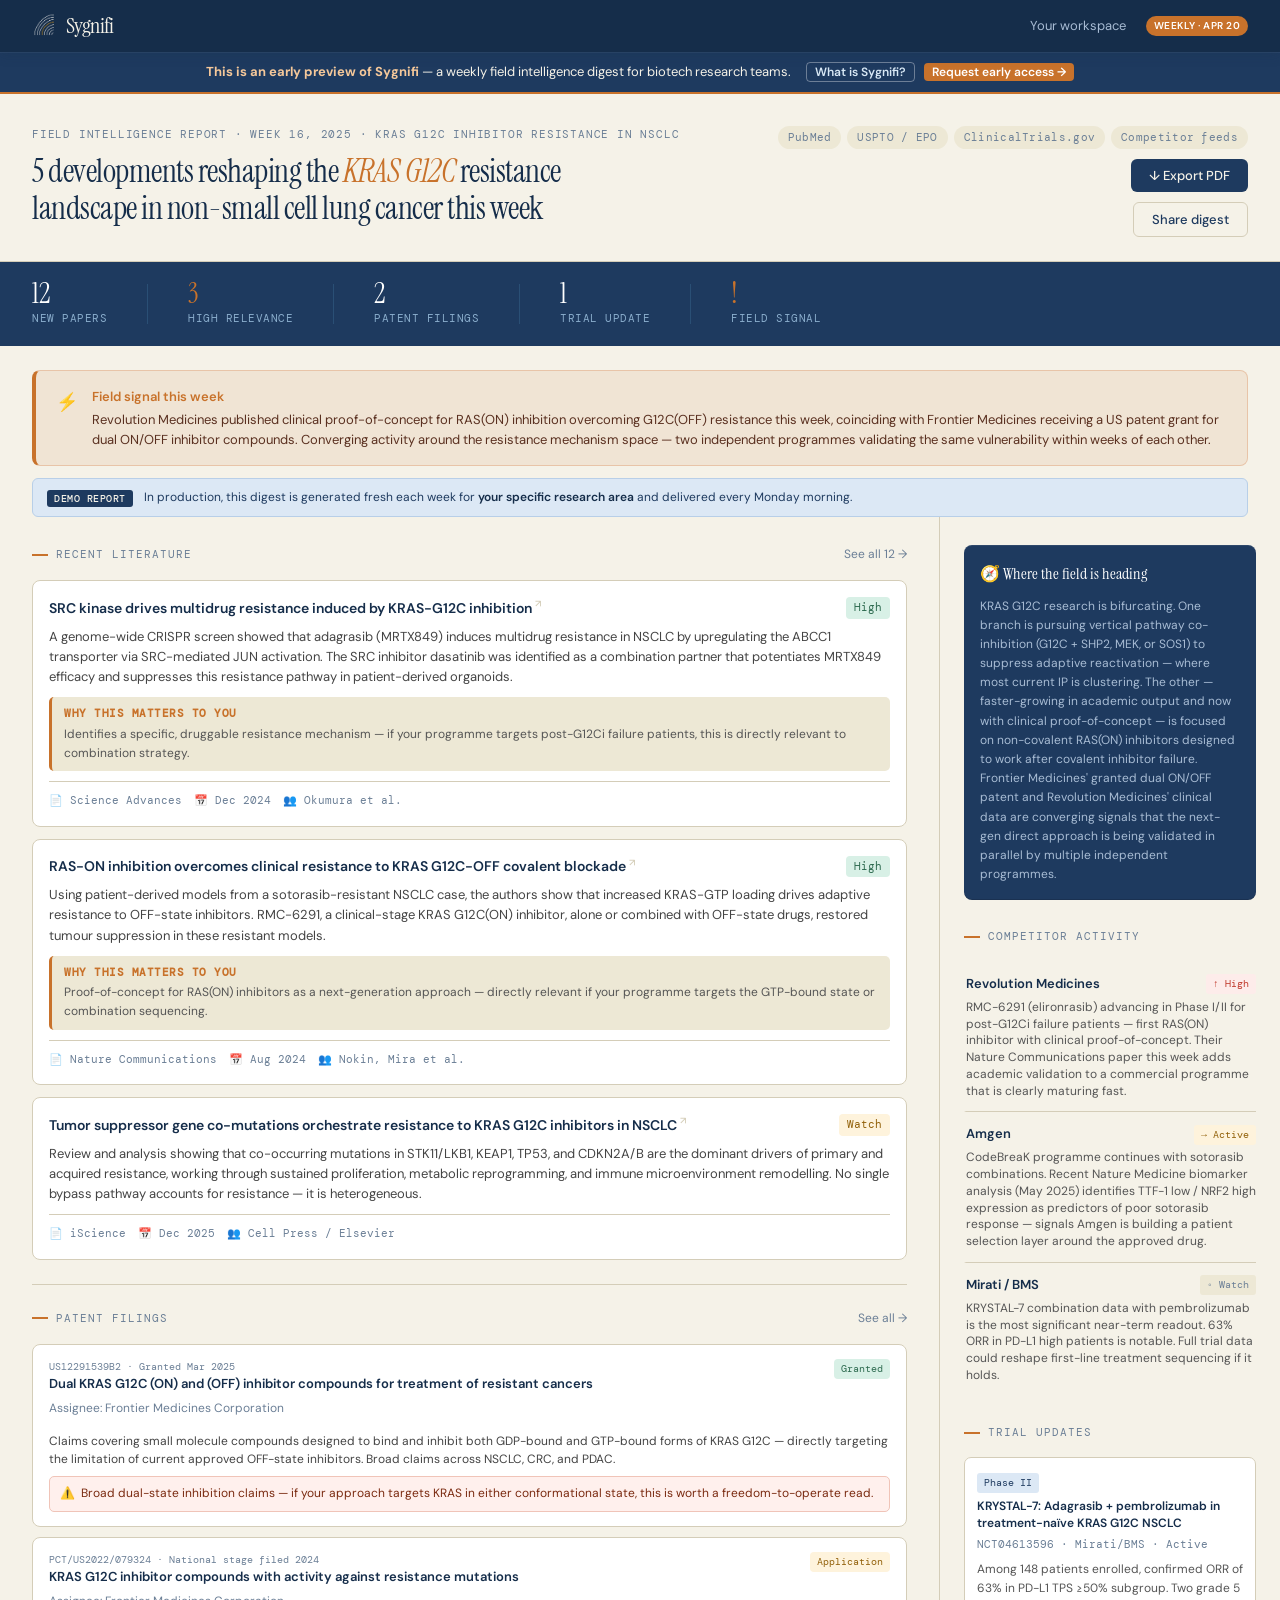
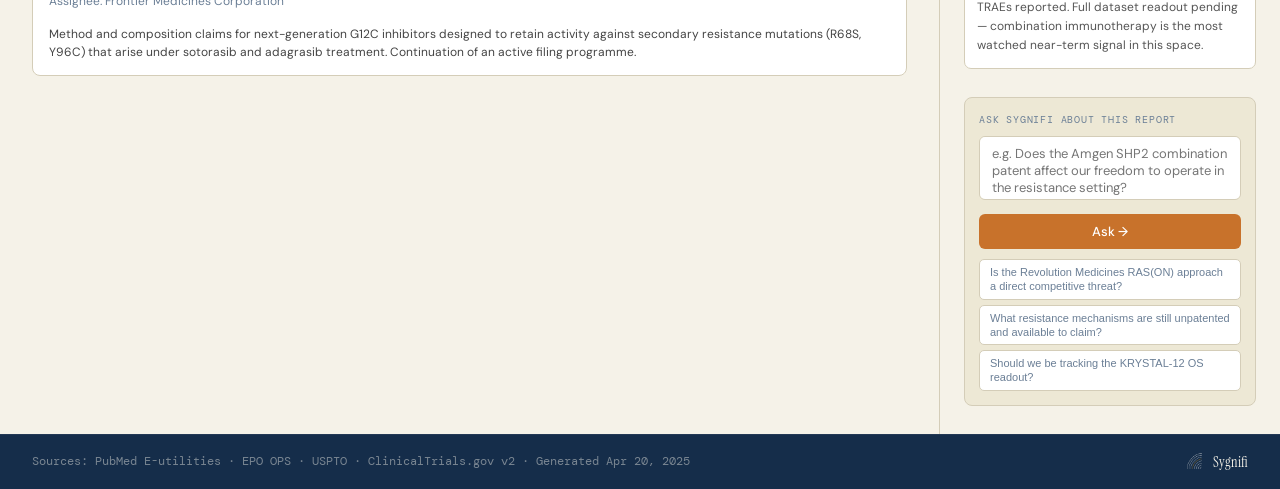
==== field-intelligence-mock.html @ 0706a84b "Add landing page, waitlist confirmation, and shared design system - New index.html landing page with" ====
<!DOCTYPE html>
<html lang="en">
<head>
<meta charset="UTF-8">
<meta name="viewport" content="width=device-width, initial-scale=1.0">
<title>Sygnifi — Field Intelligence Report</title>
<link href="https://fonts.googleapis.com/css2?family=Instrument+Serif:ital@0;1&family=DM+Sans:wght@300;400;500;600&family=DM+Mono:wght@400;500&display=swap" rel="stylesheet">
<style>
  :root {
    --ink: #1e3a5f;          /* Vandar Poel's Blue — replaces near-black */
    --ink-deep: #152d4a;     /* deeper shade for topbar */
    --paper: #f5f2e8;        /* Sulphur Yellow cream — unchanged */
    --paper-dark: #ede8d5;
    --accent: #c8722b;       /* Yellow Orange — shifted slightly warmer */
    --accent-light: #f0e4d4;
    --muted: #6b7f96;        /* blue-tinted muted */
    --border: #d4cdb8;
    --green: #2d6a4f;
    --green-light: #d8f0e6;
    --amber: #92610a;
    --amber-light: #fef3dc;
    --blue: #1e3a5f;
    --blue-light: #dce8f5;
  }

  * { margin: 0; padding: 0; box-sizing: border-box; }

  body {
    background: var(--paper);
    color: var(--ink);
    font-family: 'DM Sans', sans-serif;
    font-size: 14px;
    line-height: 1.6;
    min-height: 100vh;
  }

  /* TOP BAR */
  .topbar {
    background: var(--ink-deep);
    color: var(--paper);
    padding: 0 32px;
    display: flex;
    align-items: center;
    justify-content: space-between;
    height: 52px;
    position: sticky;
    top: 0;
    z-index: 100;
    box-shadow: 0 1px 0 rgba(255,255,255,0.05), 0 2px 12px rgba(21,45,74,0.22);
  }

  .logo {
    font-family: 'Instrument Serif', serif;
    font-size: 22px;
    letter-spacing: -0.5px;
    display: flex;
    align-items: center;
    gap: 8px;
    color: var(--paper);
  }

  .logo-dot {
    width: 7px;
    height: 7px;
    background: var(--accent);
    border-radius: 50%;
    display: inline-block;
    animation: dot-glow 3s ease-in-out infinite;
  }

  .topbar-right {
    display: flex;
    align-items: center;
    gap: 20px;
    font-size: 13px;
    color: #a8bcd4;
  }

  .badge-live {
    background: var(--accent);
    color: white;
    font-size: 10px;
    font-weight: 600;
    padding: 2px 8px;
    border-radius: 20px;
    letter-spacing: 0.5px;
    text-transform: uppercase;
    animation: badge-pulse 2.8s ease-in-out infinite;
  }

  /* VALIDATION BANNER */
  .validation-banner {
    background: var(--ink);
    color: var(--paper);
    padding: 10px 32px;
    text-align: center;
    font-size: 13px;
    line-height: 1.5;
    border-bottom: 2px solid var(--accent);
  }

  .validation-banner strong {
    color: #f5c89a;
  }

  .validation-banner em {
    font-style: normal;
    background: var(--accent);
    color: white;
    padding: 1px 8px;
    border-radius: 4px;
    font-size: 12px;
    font-weight: 600;
    margin-left: 6px;
    cursor: pointer;
    transition: opacity 0.15s, background 0.15s;
  }

  .validation-banner em:hover { opacity: 0.85; }

  .validation-banner em:first-of-type {
    background: transparent;
    border: 1px solid rgba(255,255,255,0.35);
    color: #d8e8f5;
  }

  .validation-banner em:first-of-type:hover {
    background: rgba(255,255,255,0.1);
    opacity: 1;
  }

  /* REPORT HEADER */
  .report-header {
    border-bottom: 1px solid var(--border);
    padding: 32px 32px 24px;
    display: flex;
    justify-content: space-between;
    align-items: flex-start;
    gap: 24px;
    animation: fadeUp 0.5s ease both;
  }

  .report-meta {
    font-family: 'DM Mono', monospace;
    font-size: 11px;
    color: var(--muted);
    text-transform: uppercase;
    letter-spacing: 0.8px;
    margin-bottom: 10px;
  }

  .report-title {
    font-family: 'Instrument Serif', serif;
    font-size: 32px;
    line-height: 1.15;
    letter-spacing: -0.5px;
    max-width: 560px;
    color: var(--ink-deep);
  }

  .report-title em {
    color: var(--accent);
    font-style: italic;
  }

  .report-actions {
    display: flex;
    flex-direction: column;
    align-items: flex-end;
    gap: 10px;
    flex-shrink: 0;
  }

  .btn {
    padding: 8px 18px;
    border-radius: 6px;
    font-size: 13px;
    font-weight: 500;
    cursor: pointer;
    border: none;
    font-family: 'DM Sans', sans-serif;
    transition: opacity 0.15s, transform 0.15s, box-shadow 0.15s, background 0.15s;
  }

  .btn:hover { opacity: 0.9; transform: translateY(-1px); }

  .btn-primary {
    background: var(--ink);
    color: var(--paper);
  }

  .btn-primary:hover { box-shadow: 0 4px 14px rgba(21,45,74,0.28); }

  .btn-secondary {
    background: transparent;
    border: 1px solid var(--border);
    color: var(--ink);
  }

  .btn-secondary:hover { background: var(--paper-dark); }

  .coverage-tags {
    display: flex;
    gap: 6px;
    flex-wrap: wrap;
    justify-content: flex-end;
  }

  .tag {
    font-size: 11px;
    padding: 3px 10px;
    border-radius: 20px;
    font-family: 'DM Mono', monospace;
    letter-spacing: 0.3px;
  }

  .tag-sources { background: var(--paper-dark); color: var(--muted); }

  /* SUMMARY STRIP */
  .summary-strip {
    background: var(--ink);
    color: var(--paper);
    padding: 18px 32px;
    display: flex;
    gap: 40px;
    animation: fadeUp 0.5s 0.1s ease both;
  }

  .summary-item {
    display: flex;
    flex-direction: column;
    gap: 2px;
  }

  .summary-num {
    font-family: 'Instrument Serif', serif;
    font-size: 28px;
    line-height: 1;
    color: white;
  }

  .summary-num span { color: var(--accent); }

  .summary-label {
    font-size: 11px;
    color: #8aadcc;
    font-family: 'DM Mono', monospace;
    text-transform: uppercase;
    letter-spacing: 0.5px;
  }

  .summary-divider {
    width: 1px;
    background: #2a4f75;
    margin: 4px 0;
  }

  /* SIGNAL BANNER */
  .signal-banner {
    margin: 24px 32px 0;
    background: var(--accent-light);
    border: 1px solid #e8c4a8;
    border-left: 4px solid var(--accent);
    border-radius: 8px;
    padding: 16px 20px;
    display: flex;
    gap: 14px;
    align-items: flex-start;
    animation: fadeUp 0.5s 0.15s ease both;
  }

  .signal-icon { font-size: 18px; flex-shrink: 0; margin-top: 1px; }

  .signal-text strong {
    display: block;
    font-size: 13px;
    font-weight: 600;
    color: var(--accent);
    margin-bottom: 3px;
  }

  .signal-text p { font-size: 13px; color: #5a3020; line-height: 1.5; }

  /* DEMO NOTICE */
  .demo-notice {
    margin: 12px 32px 0;
    background: var(--blue-light);
    border: 1px solid #b8cfe8;
    border-radius: 6px;
    padding: 9px 14px;
    font-size: 12px;
    color: var(--ink);
    line-height: 1.5;
  }

  .demo-notice strong { color: var(--ink-deep); font-weight: 600; }

  .demo-tag {
    display: inline-block;
    font-family: 'DM Mono', monospace;
    font-size: 10px;
    font-weight: 500;
    text-transform: uppercase;
    letter-spacing: 0.5px;
    background: var(--ink);
    color: var(--paper);
    padding: 1px 7px;
    border-radius: 3px;
    margin-right: 8px;
    vertical-align: middle;
  }

  /* MAIN GRID */
  .main-grid {
    display: grid;
    grid-template-columns: 1fr 340px;
    gap: 0;
  }

  .main-col {
    padding: 28px 32px;
    border-right: 1px solid var(--border);
  }

  .side-col { padding: 28px 24px; }

  /* SECTION HEADERS */
  .section-header {
    display: flex;
    align-items: center;
    justify-content: space-between;
    margin-bottom: 16px;
  }

  .section-title {
    font-family: 'DM Mono', monospace;
    font-size: 11px;
    text-transform: uppercase;
    letter-spacing: 1px;
    color: var(--muted);
    display: flex;
    align-items: center;
    gap: 8px;
  }

  .section-title::before {
    content: '';
    display: inline-block;
    width: 16px;
    height: 2px;
    background: var(--accent);
  }

  .see-all { font-size: 12px; color: var(--muted); cursor: pointer; transition: color 0.15s; }
  .see-all:hover { color: var(--accent); }

  /* PAPER CARDS */
  .paper-card {
    border: 1px solid var(--border);
    border-radius: 8px;
    padding: 16px;
    margin-bottom: 12px;
    background: white;
    transition: box-shadow 0.25s ease, transform 0.25s ease, border-color 0.25s ease;
    animation: fadeUp 0.5s cubic-bezier(0.22, 1, 0.36, 1) both;
  }

  .paper-card:hover {
    box-shadow: 0 2px 4px rgba(30,58,95,0.04), 0 8px 24px rgba(30,58,95,0.1);
    transform: translateY(-2px);
    border-color: #c0b8a0;
  }

  .paper-card:nth-child(1) { animation-delay: 0.15s; }
  .paper-card:nth-child(2) { animation-delay: 0.25s; }
  .paper-card:nth-child(3) { animation-delay: 0.35s; }

  .paper-top {
    display: flex;
    justify-content: space-between;
    align-items: flex-start;
    gap: 12px;
    margin-bottom: 8px;
  }

  .paper-title { font-size: 14px; font-weight: 600; line-height: 1.4; flex: 1; color: var(--ink-deep); }

  .paper-title a { color: inherit; text-decoration: none; transition: color 0.15s; }
  .paper-title a:hover { color: var(--accent); }
  .paper-title a::after {
    content: ' ↗';
    font-size: 10px;
    font-weight: 500;
    color: var(--border);
    vertical-align: super;
    transition: color 0.15s;
  }
  .paper-title a:hover::after { color: var(--accent); }

  .relevance-badge {
    font-size: 11px;
    font-family: 'DM Mono', monospace;
    padding: 2px 8px;
    border-radius: 4px;
    flex-shrink: 0;
  }

  .rel-high { background: var(--green-light); color: var(--green); }
  .rel-med { background: var(--amber-light); color: var(--amber); }
  .rel-watch { background: var(--blue-light); color: var(--blue); }

  .paper-summary { font-size: 13px; color: #444; line-height: 1.55; margin-bottom: 10px; }

  .paper-footer {
    display: flex;
    gap: 12px;
    align-items: center;
    font-size: 11px;
    color: var(--muted);
    font-family: 'DM Mono', monospace;
    border-top: 1px solid var(--border);
    padding-top: 10px;
    margin-top: 10px;
  }

  .why-matters {
    background: var(--paper-dark);
    border-radius: 5px;
    padding: 8px 12px;
    font-size: 12px;
    color: #555;
    margin-top: 8px;
    margin-bottom: 10px;
    border-left: 3px solid var(--accent);
    transition: background 0.2s;
  }

  .paper-card:hover .why-matters { background: #e8e2cc; }

  .why-matters strong {
    color: var(--accent);
    font-size: 11px;
    font-family: 'DM Mono', monospace;
    text-transform: uppercase;
    letter-spacing: 0.5px;
    display: block;
    margin-bottom: 2px;
  }

  /* PATENT CARDS */
  .patent-card {
    border: 1px solid var(--border);
    border-radius: 8px;
    padding: 14px 16px;
    margin-bottom: 10px;
    background: white;
    animation: fadeUp 0.5s cubic-bezier(0.22, 1, 0.36, 1) both;
    transition: box-shadow 0.25s ease, transform 0.25s ease, border-color 0.25s ease;
  }

  .patent-card:hover {
    box-shadow: 0 2px 4px rgba(30,58,95,0.04), 0 6px 18px rgba(30,58,95,0.09);
    transform: translateY(-2px);
    border-color: #c0b8a0;
  }

  .patent-card:nth-child(1) { animation-delay: 0.25s; }
  .patent-card:nth-child(2) { animation-delay: 0.35s; }

  .patent-top {
    display: flex;
    justify-content: space-between;
    align-items: flex-start;
    gap: 10px;
    margin-bottom: 6px;
  }

  .patent-id { font-family: 'DM Mono', monospace; font-size: 10px; color: var(--muted); }
  .patent-status { font-size: 10px; font-family: 'DM Mono', monospace; padding: 2px 7px; border-radius: 4px; }
  .status-filed { background: var(--amber-light); color: var(--amber); }
  .status-granted { background: var(--green-light); color: var(--green); }

  .patent-title { font-size: 13px; font-weight: 600; margin-bottom: 6px; line-height: 1.4; color: var(--ink-deep); }
  .patent-assignee { font-size: 12px; color: var(--muted); margin-bottom: 8px; }
  .patent-summary { font-size: 12px; color: #444; line-height: 1.5; }

  .conflict-flag {
    margin-top: 8px;
    background: #fff0ed;
    border: 1px solid #f0c4b8;
    border-radius: 5px;
    padding: 7px 10px;
    font-size: 12px;
    color: #7a2a10;
    display: flex;
    gap: 6px;
    align-items: flex-start;
  }

  /* SIDEBAR */
  .side-section { margin-bottom: 28px; animation: fadeUp 0.4s 0.3s ease both; }

  /* FIELD PULSE */
  .field-pulse {
    background: var(--ink);
    color: var(--paper);
    border-radius: 8px;
    padding: 16px;
    margin-bottom: 28px;
    box-shadow: inset 0 1px 0 rgba(255,255,255,0.07), inset 0 -1px 0 rgba(0,0,0,0.15);
    transition: box-shadow 0.25s ease;
  }

  .field-pulse:hover {
    box-shadow: inset 0 1px 0 rgba(255,255,255,0.1), inset 0 -1px 0 rgba(0,0,0,0.15), 0 4px 16px rgba(21,45,74,0.2);
  }

  .pulse-title {
    font-family: 'Instrument Serif', serif;
    font-size: 16px;
    margin-bottom: 10px;
    display: flex;
    align-items: center;
    gap: 8px;
    color: white;
  }

  .pulse-body { font-size: 12px; color: #a8bcd4; line-height: 1.6; }
  .pulse-body strong { color: white; }

  /* COMPETITOR */
  .competitor-item {
    padding: 12px 0 12px 0;
    border-bottom: 1px solid var(--border);
    display: flex;
    flex-direction: column;
    gap: 4px;
    border-left: 2px solid transparent;
    padding-left: 0;
    transition: border-color 0.2s ease, padding-left 0.2s ease;
  }

  .competitor-item:hover {
    border-left-color: var(--accent);
    padding-left: 10px;
  }

  .competitor-item:last-child { border-bottom: none; }

  .comp-header { display: flex; justify-content: space-between; align-items: center; }
  .comp-name { font-weight: 600; font-size: 13px; color: var(--ink-deep); }

  .comp-activity {
    font-size: 10px;
    font-family: 'DM Mono', monospace;
    padding: 2px 7px;
    border-radius: 3px;
  }

  .activity-high { background: #fdecea; color: #c0392b; }
  .activity-med { background: var(--amber-light); color: var(--amber); }
  .activity-low { background: var(--paper-dark); color: var(--muted); }
  .comp-detail { font-size: 12px; color: #555; line-height: 1.4; }

  /* TRIALS */
  .trial-item {
    padding: 12px;
    border: 1px solid var(--border);
    border-radius: 7px;
    margin-bottom: 8px;
    background: white;
    transition: box-shadow 0.25s ease, transform 0.25s ease, border-color 0.25s ease;
  }

  .trial-item:hover {
    box-shadow: 0 2px 4px rgba(30,58,95,0.04), 0 6px 16px rgba(30,58,95,0.08);
    transform: translateY(-2px);
    border-color: #c0b8a0;
  }

  .trial-phase {
    font-family: 'DM Mono', monospace;
    font-size: 10px;
    color: var(--blue);
    background: var(--blue-light);
    padding: 2px 7px;
    border-radius: 3px;
    display: inline-block;
    margin-bottom: 5px;
  }

  .trial-title { font-size: 12px; font-weight: 600; margin-bottom: 4px; line-height: 1.4; color: var(--ink-deep); }
  .trial-meta { font-size: 11px; color: var(--muted); font-family: 'DM Mono', monospace; }

  /* ASK BOX */
  .ask-box {
    background: var(--paper-dark);
    border: 1px solid var(--border);
    border-radius: 8px;
    padding: 14px;
  }

  .ask-label {
    font-family: 'DM Mono', monospace;
    font-size: 10px;
    text-transform: uppercase;
    letter-spacing: 0.8px;
    color: var(--muted);
    margin-bottom: 8px;
  }

  .ask-input {
    width: 100%;
    background: white;
    border: 1px solid var(--border);
    border-radius: 6px;
    padding: 8px 12px;
    font-size: 13px;
    font-family: 'DM Sans', sans-serif;
    color: var(--ink);
    outline: none;
    resize: none;
    height: 64px;
    transition: border-color 0.15s;
  }

  .ask-input:focus { border-color: var(--accent); }

  .ask-btn {
    margin-top: 8px;
    width: 100%;
    background: var(--accent);
    color: white;
    border: none;
    border-radius: 6px;
    padding: 9px;
    font-size: 13px;
    font-weight: 500;
    font-family: 'DM Sans', sans-serif;
    cursor: pointer;
    transition: opacity 0.15s;
  }

  .ask-btn:hover { opacity: 0.88; }
  .ask-btn:disabled { opacity: 0.6; cursor: not-allowed; }

  .ask-suggestions {
    margin-top: 10px;
    display: flex;
    flex-direction: column;
    gap: 5px;
  }

  .suggestion-chip {
    font-size: 11px;
    color: var(--muted);
    background: white;
    border: 1px solid var(--border);
    border-radius: 5px;
    padding: 5px 10px;
    cursor: pointer;
    transition: border-color 0.15s, color 0.15s;
    line-height: 1.3;
    text-align: left;
  }

  .suggestion-chip:hover { border-color: var(--accent); color: var(--accent); background: var(--accent-light); }

  /* ASK RESPONSE */
  .ask-response {
    margin-top: 10px;
    background: white;
    border: 1px solid var(--border);
    border-radius: 6px;
    padding: 10px 12px;
    font-size: 12px;
    color: #333;
    line-height: 1.6;
    display: none;
    animation: fadeUp 0.3s ease both;
  }

  .ask-response.visible { display: block; }

  .ask-response-label {
    font-family: 'DM Mono', monospace;
    font-size: 10px;
    color: var(--accent);
    text-transform: uppercase;
    letter-spacing: 0.5px;
    margin-bottom: 6px;
    font-weight: 500;
  }

  .ask-spinner {
    display: inline-block;
    width: 12px;
    height: 12px;
    border: 2px solid var(--border);
    border-top-color: var(--accent);
    border-radius: 50%;
    animation: spin 0.7s linear infinite;
    vertical-align: middle;
    margin-right: 6px;
  }

  /* MODAL */
  .modal-overlay {
    position: fixed;
    inset: 0;
    background: rgba(21, 45, 74, 0.6);
    backdrop-filter: blur(3px);
    z-index: 200;
    display: flex;
    align-items: center;
    justify-content: center;
    opacity: 0;
    pointer-events: none;
    transition: opacity 0.2s;
  }

  .modal-overlay.open {
    opacity: 1;
    pointer-events: all;
  }

  .modal {
    background: var(--paper);
    border-radius: 12px;
    padding: 28px;
    max-width: 440px;
    width: 90%;
    box-shadow: 0 20px 60px rgba(21,45,74,0.25);
    transform: translateY(20px) scale(0.98);
    transition: transform 0.3s cubic-bezier(0.34, 1.4, 0.64, 1), opacity 0.2s ease;
  }

  .modal-overlay.open .modal { transform: translateY(0) scale(1); }

  .modal-icon {
    font-size: 28px;
    margin-bottom: 12px;
  }

  .modal-title {
    font-family: 'Instrument Serif', serif;
    font-size: 22px;
    color: var(--ink-deep);
    margin-bottom: 8px;
    letter-spacing: -0.3px;
  }

  .modal-body {
    font-size: 13px;
    color: #555;
    line-height: 1.6;
    margin-bottom: 20px;
  }

  .modal-body strong { color: var(--ink-deep); }

  .modal-example {
    background: var(--paper-dark);
    border-left: 3px solid var(--accent);
    border-radius: 4px;
    padding: 10px 14px;
    font-size: 12px;
    font-family: 'DM Mono', monospace;
    color: #555;
    margin: 12px 0;
    line-height: 1.5;
  }

  .modal-close {
    background: var(--ink);
    color: var(--paper);
    border: none;
    border-radius: 6px;
    padding: 10px 20px;
    font-size: 13px;
    font-weight: 500;
    font-family: 'DM Sans', sans-serif;
    cursor: pointer;
    width: 100%;
    transition: opacity 0.15s;
  }

  .modal-close:hover { opacity: 0.85; }

  /* FOOTER */
  .report-footer {
    border-top: 1px solid rgba(255,255,255,0.06);
    background: var(--ink-deep);
    padding: 16px 32px;
    display: flex;
    justify-content: space-between;
    align-items: center;
    font-size: 12px;
    color: rgba(245,242,232,0.45);
    font-family: 'DM Mono', monospace;
  }

  .footer-brand {
    font-family: 'Instrument Serif', serif;
    font-size: 14px;
    color: var(--paper);
  }

  .section-divider { border: none; border-top: 1px solid var(--border); margin: 24px 0; }

  /* SIGNUP FORM */
  .signup-field {
    margin-bottom: 12px;
  }

  .signup-label {
    display: block;
    font-family: 'DM Mono', monospace;
    font-size: 10px;
    text-transform: uppercase;
    letter-spacing: 0.7px;
    color: var(--muted);
    margin-bottom: 5px;
  }

  .signup-input {
    width: 100%;
    background: white;
    border: 1px solid var(--border);
    border-radius: 6px;
    padding: 9px 12px;
    font-size: 13px;
    font-family: 'DM Sans', sans-serif;
    color: var(--ink);
    outline: none;
    transition: border-color 0.15s;
  }

  .signup-input:focus { border-color: var(--accent); }

  .signup-submit {
    width: 100%;
    background: var(--accent);
    color: white;
    border: none;
    border-radius: 6px;
    padding: 10px;
    font-size: 13px;
    font-weight: 500;
    font-family: 'DM Sans', sans-serif;
    cursor: pointer;
    margin-top: 4px;
    transition: opacity 0.15s;
  }

  .signup-submit:hover { opacity: 0.88; }
  .signup-submit:disabled { opacity: 0.6; cursor: not-allowed; }

  .signup-success {
    text-align: center;
    padding: 12px 0 4px;
  }

  .signup-success-icon { font-size: 32px; margin-bottom: 10px; }

  .signup-success h3 {
    font-family: 'Instrument Serif', serif;
    font-size: 20px;
    color: var(--ink-deep);
    margin-bottom: 6px;
  }

  .signup-success p {
    font-size: 13px;
    color: #555;
    line-height: 1.5;
  }

  @keyframes fadeUp {
    from { opacity: 0; transform: translateY(10px); }
    to { opacity: 1; transform: translateY(0); }
  }

  @keyframes spin { to { transform: rotate(360deg); } }

  @keyframes badge-pulse {
    0%, 100% { opacity: 1; }
    50% { opacity: 0.7; }
  }

  @keyframes dot-glow {
    0%, 100% { box-shadow: 0 0 0 0 rgba(200,114,43,0); }
    50% { box-shadow: 0 0 0 3px rgba(200,114,43,0.28); }
  }

  ::-webkit-scrollbar { width: 6px; }
  ::-webkit-scrollbar-track { background: var(--paper); }
  ::-webkit-scrollbar-thumb { background: var(--border); border-radius: 3px; }

  @media (max-width: 768px) {
    .topbar { padding: 0 16px; }

    .validation-banner { padding: 10px 16px; }

    .validation-banner em {
      display: block;
      margin-left: 0;
      margin-top: 6px;
      width: fit-content;
    }

    .report-header {
      flex-direction: column;
      padding: 20px 16px 16px;
      gap: 16px;
    }

    .report-title { font-size: 24px; }

    .report-actions {
      align-items: flex-start;
      flex-direction: row;
      flex-wrap: wrap;
      gap: 8px;
    }

    .coverage-tags { justify-content: flex-start; }

    .summary-strip {
      padding: 14px 16px;
      display: grid;
      grid-template-columns: 1fr 1fr;
      gap: 16px;
      overflow-x: visible;
    }

    .summary-divider { display: none; }

    .summary-num { font-size: 22px; }

    .signal-banner { margin: 16px 16px 0; }
    .demo-notice { margin: 10px 16px 0; }

    .main-grid {
      display: block;
    }

    .main-col {
      padding: 20px 16px;
      border-right: none;
      border-bottom: 1px solid var(--border);
    }

    .side-col { padding: 20px 16px; }

    .field-pulse { margin-bottom: 20px; }

    .report-footer {
      flex-direction: column;
      gap: 8px;
      padding: 14px 16px;
      text-align: center;
    }
  }
</style>
</head>
<body>

<!-- MODALS -->
<div class="modal-overlay" id="modal-export">
  <div class="modal">
    <div class="modal-icon">📄</div>
    <div class="modal-title">PDF export coming in V1</div>
    <div class="modal-body">
      Each weekly digest will be exportable as a clean, formatted PDF — ready to share with your team or attach to board updates.<br><br>
      <strong>Planned for V1 launch.</strong> If this is important to you, let us know — it helps us prioritise.
    </div>
    <button class="modal-close" onclick="closeModal('modal-export')">Got it →</button>
  </div>
</div>

<div class="modal-overlay" id="modal-signup">
  <div class="modal">
    <div id="signup-form-view">
      <div class="modal-icon">🔬</div>
      <div class="modal-title">Get early access</div>
      <div class="modal-body">
        Sygnifi is in early development. Leave your details and we'll reach out when it's ready — and ask you a few questions to make sure it fits your workflow.
      </div>
      <form id="signup-form" action="https://formspree.io/f/mrerrkqk" method="POST" onsubmit="handleSignup(event)">
        <div class="signup-field">
          <label class="signup-label" for="signup-name">Your name</label>
          <input class="signup-input" id="signup-name" name="name" type="text" placeholder="Jane Smith" required />
        </div>
        <div class="signup-field">
          <label class="signup-label" for="signup-email">Work email</label>
          <input class="signup-input" id="signup-email" name="email" type="email" placeholder="jane@yourlabs.com" required />
        </div>
        <div class="signup-field">
          <label class="signup-label" for="signup-org">Organisation</label>
          <input class="signup-input" id="signup-org" name="organisation" type="text" placeholder="Research institute or company" />
        </div>
        <div class="signup-field">
          <label class="signup-label" for="signup-research">What are you working on? <span style="color:var(--border)">(optional)</span></label>
          <input class="signup-input" id="signup-research" name="research_area" type="text" placeholder="e.g. KRAS G12C inhibitor resistance in NSCLC" />
        </div>
        <button class="signup-submit" type="submit" id="signup-btn">Request access →</button>
      </form>
    </div>
    <div id="signup-success-view" class="signup-success" style="display:none">
      <div class="signup-success-icon">✓</div>
      <h3>You're on the list</h3>
      <p>We'll be in touch soon. In the meantime, feel free to explore the report and try the Ask Sygnifi box below.</p>
      <button class="modal-close" style="margin-top:18px" onclick="closeModal('modal-signup')">Back to report →</button>
    </div>
  </div>
</div>

<div class="modal-overlay" id="modal-share">
  <div class="modal">
    <div class="modal-icon">📬</div>
    <div class="modal-title">Digest sharing coming in V1</div>
    <div class="modal-body">
      Share your weekly digest with colleagues via a private link or forwarded email — no account required for recipients.<br><br>
      <strong>Planned for V1 launch.</strong> Team collaboration features follow in Pro tier.
    </div>
    <button class="modal-close" onclick="closeModal('modal-share')">Got it →</button>
  </div>
</div>

<!-- WHAT IS SYGNIFI MODAL -->
<div class="modal-overlay" id="modal-what">
  <div class="modal">
    <div class="modal-icon">🧭</div>
    <div class="modal-title">Your team shouldn't need a dedicated analyst to know what's happening in their field</div>
    <div class="modal-body">
      <p style="margin-bottom:12px">Operations and science leads at early-stage biotechs spend hours each week manually tracking papers, patents, and competitor moves. Or worse, they don't track them at all. Important signals get missed. Decisions get made on stale context.</p>
      <p style="margin-bottom:12px">Sygnifi monitors PubMed, patent databases, clinical trial registries, and competitor signals automatically, then delivers a weekly digest contextualised to your specific research area. An AI layer lets you ask questions directly about what's surfaced, so you can focus on what actually matters: the science.</p>
      <p>This is an early demo. If something you'd want isn't here yet, we'd love to hear about it. We're building in the open and want the people using it to shape what gets built first.</p>
    </div>
    <button class="modal-close" onclick="closeModal('modal-what'); openModal('modal-signup')">Request early access →</button>
    <button class="modal-close" style="margin-top:8px; background: transparent; border: 1px solid var(--border); color: var(--ink);" onclick="closeModal('modal-what')">Back to report</button>
  </div>
</div>

<!-- TOP BAR -->
<div class="topbar">
  <a href="index.html" class="logo" style="text-decoration:none;">
    <img src="logo.png" alt="Sygnifi" style="height:26px;display:block;">
    Sygnifi
  </a>
  <div class="topbar-right">
    <span>Your workspace</span>
    <span class="badge-live">Weekly · Apr 20</span>
  </div>
</div>

<!-- VALIDATION BANNER -->
<div class="validation-banner">
  <strong>This is an early preview of Sygnifi</strong> — a weekly field intelligence digest for biotech research teams. &nbsp;
  <em onclick="openModal('modal-what')">What is Sygnifi?</em>
  <em onclick="openModal('modal-signup')">Request early access →</em>
</div>

<!-- REPORT HEADER -->
<div class="report-header">
  <div>
    <div class="report-meta">Field Intelligence Report · Week 16, 2025 · KRAS G12C Inhibitor Resistance in NSCLC</div>
    <div class="report-title">
      5 developments reshaping the <em>KRAS G12C</em> resistance landscape in non-small cell lung cancer this week
    </div>
  </div>
  <div class="report-actions">
    <div class="coverage-tags">
      <span class="tag tag-sources">PubMed</span>
      <span class="tag tag-sources">USPTO / EPO</span>
      <span class="tag tag-sources">ClinicalTrials.gov</span>
      <span class="tag tag-sources">Competitor feeds</span>
    </div>
    <button class="btn btn-primary" onclick="openModal('modal-export')">↓ Export PDF</button>
    <button class="btn btn-secondary" onclick="openModal('modal-share')">Share digest</button>
  </div>
</div>

<!-- SUMMARY STRIP -->
<div class="summary-strip">
  <div class="summary-item">
    <div class="summary-num">12</div>
    <div class="summary-label">New papers</div>
  </div>
  <div class="summary-divider"></div>
  <div class="summary-item">
    <div class="summary-num"><span>3</span></div>
    <div class="summary-label">High relevance</div>
  </div>
  <div class="summary-divider"></div>
  <div class="summary-item">
    <div class="summary-num">2</div>
    <div class="summary-label">Patent filings</div>
  </div>
  <div class="summary-divider"></div>
  <div class="summary-item">
    <div class="summary-num">1</div>
    <div class="summary-label">Trial update</div>
  </div>
  <div class="summary-divider"></div>
  <div class="summary-item">
    <div class="summary-num"><span>!</span></div>
    <div class="summary-label">Field signal</div>
  </div>
</div>

<!-- SIGNAL BANNER -->
<div class="signal-banner">
  <div class="signal-icon">⚡</div>
  <div class="signal-text">
    <strong>Field signal this week</strong>
    <p>Revolution Medicines published clinical proof-of-concept for RAS(ON) inhibition overcoming G12C(OFF) resistance this week, coinciding with Frontier Medicines receiving a US patent grant for dual ON/OFF inhibitor compounds. Converging activity around the resistance mechanism space — two independent programmes validating the same vulnerability within weeks of each other.</p>
  </div>
</div>

<!-- DEMO NOTICE -->
<div class="demo-notice">
  <span class="demo-tag">Demo report</span>
  In production, this digest is generated fresh each week for <strong>your specific research area</strong> and delivered every Monday morning.
</div>

<!-- MAIN GRID -->
<div class="main-grid">

  <div class="main-col">

    <div class="section-header">
      <div class="section-title">Recent Literature</div>
      <a class="see-all">See all 12 →</a>
    </div>

    <div class="paper-card">
      <div class="paper-top">
        <div class="paper-title"><a href="https://www.science.org/doi/10.1126/sciadv.adq4274" target="_blank" rel="noopener">SRC kinase drives multidrug resistance induced by KRAS-G12C inhibition</a></div>
        <span class="relevance-badge rel-high">High</span>
      </div>
      <div class="paper-summary">
        A genome-wide CRISPR screen showed that adagrasib (MRTX849) induces multidrug resistance in NSCLC by upregulating the ABCC1 transporter via SRC-mediated JUN activation. The SRC inhibitor dasatinib was identified as a combination partner that potentiates MRTX849 efficacy and suppresses this resistance pathway in patient-derived organoids.
      </div>
      <div class="why-matters">
        <strong>Why this matters to you</strong>
        Identifies a specific, druggable resistance mechanism — if your programme targets post-G12Ci failure patients, this is directly relevant to combination strategy.
      </div>
      <div class="paper-footer">
        <span>📄 Science Advances</span>
        <span>📅 Dec 2024</span>
        <span>👥 Okumura et al.</span>
      </div>
    </div>

    <div class="paper-card">
      <div class="paper-top">
        <div class="paper-title"><a href="https://www.nature.com/articles/s41467-024-51828-2" target="_blank" rel="noopener">RAS-ON inhibition overcomes clinical resistance to KRAS G12C-OFF covalent blockade</a></div>
        <span class="relevance-badge rel-high">High</span>
      </div>
      <div class="paper-summary">
        Using patient-derived models from a sotorasib-resistant NSCLC case, the authors show that increased KRAS-GTP loading drives adaptive resistance to OFF-state inhibitors. RMC-6291, a clinical-stage KRAS G12C(ON) inhibitor, alone or combined with OFF-state drugs, restored tumour suppression in these resistant models.
      </div>
      <div class="why-matters">
        <strong>Why this matters to you</strong>
        Proof-of-concept for RAS(ON) inhibitors as a next-generation approach — directly relevant if your programme targets the GTP-bound state or combination sequencing.
      </div>
      <div class="paper-footer">
        <span>📄 Nature Communications</span>
        <span>📅 Aug 2024</span>
        <span>👥 Nokin, Mira et al.</span>
      </div>
    </div>

    <div class="paper-card">
      <div class="paper-top">
        <div class="paper-title"><a href="https://www.cell.com/iscience/fulltext/S2589-0042(25)02690-2" target="_blank" rel="noopener">Tumor suppressor gene co-mutations orchestrate resistance to KRAS G12C inhibitors in NSCLC</a></div>
        <span class="relevance-badge rel-med">Watch</span>
      </div>
      <div class="paper-summary">
        Review and analysis showing that co-occurring mutations in STK11/LKB1, KEAP1, TP53, and CDKN2A/B are the dominant drivers of primary and acquired resistance, working through sustained proliferation, metabolic reprogramming, and immune microenvironment remodelling. No single bypass pathway accounts for resistance — it is heterogeneous.
      </div>
      <div class="paper-footer">
        <span>📄 iScience</span>
        <span>📅 Dec 2025</span>
        <span>👥 Cell Press / Elsevier</span>
      </div>
    </div>

    <hr class="section-divider">

    <div class="section-header">
      <div class="section-title">Patent Filings</div>
      <a class="see-all">See all →</a>
    </div>

    <div class="patent-card">
      <div class="patent-top">
        <div>
          <div class="patent-id">US12291539B2 · Granted Mar 2025</div>
          <div class="patent-title">Dual KRAS G12C (ON) and (OFF) inhibitor compounds for treatment of resistant cancers</div>
          <div class="patent-assignee">Assignee: Frontier Medicines Corporation</div>
        </div>
        <span class="patent-status status-granted">Granted</span>
      </div>
      <div class="patent-summary">
        Claims covering small molecule compounds designed to bind and inhibit both GDP-bound and GTP-bound forms of KRAS G12C — directly targeting the limitation of current approved OFF-state inhibitors. Broad claims across NSCLC, CRC, and PDAC.
      </div>
      <div class="conflict-flag">
        ⚠️ <span>Broad dual-state inhibition claims — if your approach targets KRAS in either conformational state, this is worth a freedom-to-operate read.</span>
      </div>
    </div>

    <div class="patent-card">
      <div class="patent-top">
        <div>
          <div class="patent-id">PCT/US2022/079324 · National stage filed 2024</div>
          <div class="patent-title">KRAS G12C inhibitor compounds with activity against resistance mutations</div>
          <div class="patent-assignee">Assignee: Frontier Medicines Corporation</div>
        </div>
        <span class="patent-status status-filed">Application</span>
      </div>
      <div class="patent-summary">
        Method and composition claims for next-generation G12C inhibitors designed to retain activity against secondary resistance mutations (R68S, Y96C) that arise under sotorasib and adagrasib treatment. Continuation of an active filing programme.
      </div>
    </div>

  </div>

  <!-- SIDEBAR -->
  <div class="side-col">

    <div class="field-pulse side-section">
      <div class="pulse-title">🧭 Where the field is heading</div>
      <div class="pulse-body">
        KRAS G12C research is bifurcating. One branch is pursuing vertical pathway co-inhibition (G12C + SHP2, MEK, or SOS1) to suppress adaptive reactivation — where most current IP is clustering. The other — faster-growing in academic output and now with clinical proof-of-concept — is focused on non-covalent RAS(ON) inhibitors designed to work after covalent inhibitor failure. Frontier Medicines' granted dual ON/OFF patent and Revolution Medicines' clinical data are converging signals that the next-gen direct approach is being validated in parallel by multiple independent programmes.
      </div>
    </div>

    <div class="side-section">
      <div class="section-header">
        <div class="section-title">Competitor Activity</div>
      </div>
      <div class="competitor-item">
        <div class="comp-header">
          <div class="comp-name">Revolution Medicines</div>
          <span class="comp-activity activity-high">↑ High</span>
        </div>
        <div class="comp-detail">RMC-6291 (elironrasib) advancing in Phase I/II for post-G12Ci failure patients — first RAS(ON) inhibitor with clinical proof-of-concept. Their Nature Communications paper this week adds academic validation to a commercial programme that is clearly maturing fast.</div>
      </div>
      <div class="competitor-item">
        <div class="comp-header">
          <div class="comp-name">Amgen</div>
          <span class="comp-activity activity-med">→ Active</span>
        </div>
        <div class="comp-detail">CodeBreaK programme continues with sotorasib combinations. Recent Nature Medicine biomarker analysis (May 2025) identifies TTF-1 low / NRF2 high expression as predictors of poor sotorasib response — signals Amgen is building a patient selection layer around the approved drug.</div>
      </div>
      <div class="competitor-item">
        <div class="comp-header">
          <div class="comp-name">Mirati / BMS</div>
          <span class="comp-activity activity-low">◦ Watch</span>
        </div>
        <div class="comp-detail">KRYSTAL-7 combination data with pembrolizumab is the most significant near-term readout. 63% ORR in PD-L1 high patients is notable. Full trial data could reshape first-line treatment sequencing if it holds.</div>
      </div>
    </div>

    <div class="side-section">
      <div class="section-header">
        <div class="section-title">Trial Updates</div>
      </div>
      <div class="trial-item">
        <span class="trial-phase">Phase II</span>
        <div class="trial-title">KRYSTAL-7: Adagrasib + pembrolizumab in treatment-naïve KRAS G12C NSCLC</div>
        <div class="trial-meta">NCT04613596 · Mirati/BMS · Active</div>
        <div style="margin-top: 6px; font-size: 12px; color: #555;">Among 148 patients enrolled, confirmed ORR of 63% in PD-L1 TPS ≥50% subgroup. Two grade 5 TRAEs reported. Full dataset readout pending — combination immunotherapy is the most watched near-term signal in this space.</div>
      </div>
    </div>

    <!-- ASK SYGNIFI -->
    <div class="ask-box">
      <div class="ask-label">Ask Sygnifi about this report</div>
      <textarea class="ask-input" id="ask-input" placeholder="e.g. Does the Amgen SHP2 combination patent affect our freedom to operate in the resistance setting?"></textarea>
      <button class="ask-btn" id="ask-btn" onclick="submitQuestion()">Ask →</button>
      <div class="ask-suggestions">
        <button class="suggestion-chip" onclick="fillSuggestion(this)">Is the Revolution Medicines RAS(ON) approach a direct competitive threat?</button>
        <button class="suggestion-chip" onclick="fillSuggestion(this)">What resistance mechanisms are still unpatented and available to claim?</button>
        <button class="suggestion-chip" onclick="fillSuggestion(this)">Should we be tracking the KRYSTAL-12 OS readout?</button>
      </div>
      <div class="ask-response" id="ask-response">
        <div class="ask-response-label">Sygnifi analysis</div>
        <div id="ask-response-text"></div>
      </div>
    </div>

  </div>
</div>

<!-- FOOTER -->
<div class="report-footer">
  <div>Sources: PubMed E-utilities · EPO OPS · USPTO · ClinicalTrials.gov v2 · Generated Apr 20, 2025</div>
  <div class="footer-brand" style="display:flex;align-items:center;gap:8px;">
    <img src="logo.png" alt="Sygnifi" style="height:20px;display:block;opacity:0.7;">
    Sygnifi
  </div>
</div>

<script>
  // ── Signup form ────────────────────────────────────────────────
  async function handleSignup(e) {
    e.preventDefault();
    const btn = document.getElementById('signup-btn');
    btn.disabled = true;
    btn.textContent = 'Sending…';

    try {
      const form = document.getElementById('signup-form');
      const data = new FormData(form);
      const res = await fetch(form.action, {
        method: 'POST',
        body: data,
        headers: { 'Accept': 'application/json' }
      });

      if (res.ok) {
        document.getElementById('signup-form-view').style.display = 'none';
        document.getElementById('signup-success-view').style.display = 'block';
      } else {
        btn.disabled = false;
        btn.textContent = 'Try again';
        alert('Something went wrong. Please try again.');
      }
    } catch {
      btn.disabled = false;
      btn.textContent = 'Try again';
      alert('Something went wrong. Please try again.');
    }
  }

  // ── Modal helpers ──────────────────────────────────────────────
  function openModal(id) {
    document.getElementById(id).classList.add('open');
  }

  function closeModal(id) {
    document.getElementById(id).classList.remove('open');
  }

  document.querySelectorAll('.modal-overlay').forEach(overlay => {
    overlay.addEventListener('click', e => {
      if (e.target === overlay) overlay.classList.remove('open');
    });
  });

  // ── Suggestion chips ───────────────────────────────────────────
  function fillSuggestion(el) {
    document.getElementById('ask-input').value = el.textContent.trim();
    document.getElementById('ask-input').focus();
  }

  // ── Report context sent to Claude ─────────────────────────────
  const REPORT_CONTEXT = `You are Sygnifi, a field intelligence assistant for early-stage cancer research teams.
You are answering questions about a specific weekly report. Here is the full content of this week's report:

BEHAVIOUR: You are a helpful field intelligence assistant. Answer genuine science questions openly and helpfully. For questions completely unrelated to science, research, or biotech, respond briefly and redirect to the report. If asked about features not visible in this demo, respond warmly: "This is an early demo — that functionality is on the roadmap. If it matters to you, mention it when you request access and it'll help shape what gets built first." Never refuse science questions.

RESEARCH AREA: KRAS G12C Inhibitor Resistance in NSCLC

FIELD SIGNAL: Revolution Medicines published clinical proof-of-concept for RAS(ON) inhibition overcoming G12C(OFF) resistance this week, coinciding with Frontier Medicines receiving a US patent grant for dual ON/OFF inhibitor compounds. Converging activity around the resistance mechanism space — two independent programmes validating the same vulnerability within weeks of each other.

PAPERS THIS WEEK:
1. "SRC kinase drives multidrug resistance induced by KRAS-G12C inhibition" — Science Advances, Dec 2024. Okumura et al. Genome-wide CRISPR screen showing adagrasib (MRTX849) induces multidrug resistance via ABCC1 transporter upregulation through SRC-mediated JUN activation. SRC inhibitor dasatinib potentiates MRTX849 in patient-derived organoids. DOI: 10.1126/sciadv.adq4274. Relevance: HIGH.

2. "RAS-ON inhibition overcomes clinical resistance to KRAS G12C-OFF covalent blockade" — Nature Communications, Aug 2024. Nokin, Mira et al. Patient-derived models from sotorasib-resistant NSCLC show increased KRAS-GTP loading drives adaptive resistance to OFF-state inhibitors. RMC-6291 (clinical-stage KRAS G12C(ON) inhibitor), alone or combined with OFF-state drugs, restored tumour suppression in resistant models. Relevance: HIGH.

3. "Tumor suppressor gene co-mutations orchestrate resistance to KRAS G12C inhibitors in NSCLC" — iScience, Dec 2025. Cell Press / Elsevier. Co-occurring mutations in STK11/LKB1, KEAP1, TP53, and CDKN2A/B are the dominant drivers of primary and acquired resistance via sustained proliferation, metabolic reprogramming, and immune microenvironment remodelling. Resistance is heterogeneous — no single bypass pathway dominates. Relevance: WATCH.

PATENTS THIS WEEK:
1. US12291539B2 — Frontier Medicines Corporation, granted Mar 2025. Dual KRAS G12C (ON) and (OFF) inhibitor compounds. Small molecules binding both GDP-bound and GTP-bound KRAS G12C. Broad claims across NSCLC, CRC, and PDAC. CONFLICT FLAG: broad dual-state inhibition claims — if your approach targets KRAS in either conformational state, this is worth a freedom-to-operate read.

2. PCT/US2022/079324 — Frontier Medicines Corporation, national stage filed 2024. Next-generation G12C inhibitors retaining activity against secondary resistance mutations R68S and Y96C arising under sotorasib and adagrasib treatment. Continuation of an active filing programme.

CLINICAL TRIALS:
- NCT04613596: KRYSTAL-7, adagrasib + pembrolizumab, Phase II, treatment-naïve KRAS G12C NSCLC. Mirati/BMS. 148 patients enrolled, confirmed ORR 63% in PD-L1 TPS ≥50% subgroup. Two grade 5 TRAEs. Full readout pending.

COMPETITOR ACTIVITY:
- Revolution Medicines: HIGH activity. RMC-6291 (elironrasib) advancing in Phase I/II for post-G12Ci failure patients — first RAS(ON) inhibitor with clinical proof-of-concept. Nature Communications paper adds academic validation to a maturing commercial programme.
- Amgen: ACTIVE. CodeBreaK programme continues with sotorasib combinations. Recent Nature Medicine biomarker analysis (May 2025) identifies TTF-1 low / NRF2 high as predictors of poor sotorasib response — patient selection layer being built around the approved drug.
- Mirati/BMS: WATCH. KRYSTAL-7 combination data with pembrolizumab is the most significant near-term readout. 63% ORR in PD-L1 high patients is notable — full trial data could reshape first-line treatment sequencing.

FIELD DIRECTION: KRAS G12C research bifurcating — vertical pathway co-inhibition (G12C + SHP2/MEK/SOS1) vs non-covalent RAS(ON) inhibitors for the post-resistance setting. Frontier Medicines' granted dual ON/OFF patent and Revolution Medicines' clinical data are converging signals that next-gen direct inhibition is being validated by multiple independent programmes simultaneously.

Answer questions concisely and analytically. Be specific, cite the relevant papers/patents/signals from this report. Keep responses to 3–5 sentences unless the question requires more depth. You are speaking to a scientist or COO at an early-stage biotech company.`;

  // ── Claude API call (via proxy) ────────────────────────────────
  // PROXY_URL will be replaced with your Cloudflare Worker URL after deployment
  const PROXY_URL = 'https://sygnifi-proxy.andrewmcc.workers.dev';

  async function submitQuestion() {
    const input = document.getElementById('ask-input');
    const btn = document.getElementById('ask-btn');
    const responseBox = document.getElementById('ask-response');
    const responseText = document.getElementById('ask-response-text');

    const question = input.value.trim();
    if (!question) return;

    btn.disabled = true;
    btn.textContent = 'Thinking…';
    responseText.innerHTML = '<span class="ask-spinner"></span> Analysing report…';
    responseBox.classList.add('visible');

    try {
      const res = await fetch(PROXY_URL, {
        method: 'POST',
        headers: { 'Content-Type': 'application/json' },
        body: JSON.stringify({
          model: 'claude-haiku-4-5-20251001',
          max_tokens: 400,
          system: REPORT_CONTEXT,
          messages: [{ role: 'user', content: question }]
        })
      });

      if (!res.ok) throw new Error(`API error: ${res.status}`);

      const data = await res.json();
      const answer = data.content?.[0]?.text || 'No response received.';
      responseText.textContent = answer;

    } catch (err) {
      responseText.innerHTML = '<em style="color:#c0392b">Something went wrong. Please try again.</em>';
      console.error(err);
    } finally {
      btn.disabled = false;
      btn.textContent = 'Ask →';
    }
  }

  // Allow Enter (without shift) to submit
  document.getElementById('ask-input').addEventListener('keydown', e => {
    if (e.key === 'Enter' && !e.shiftKey) {
      e.preventDefault();
      submitQuestion();
    }
  });
</script>

</body>
</html>
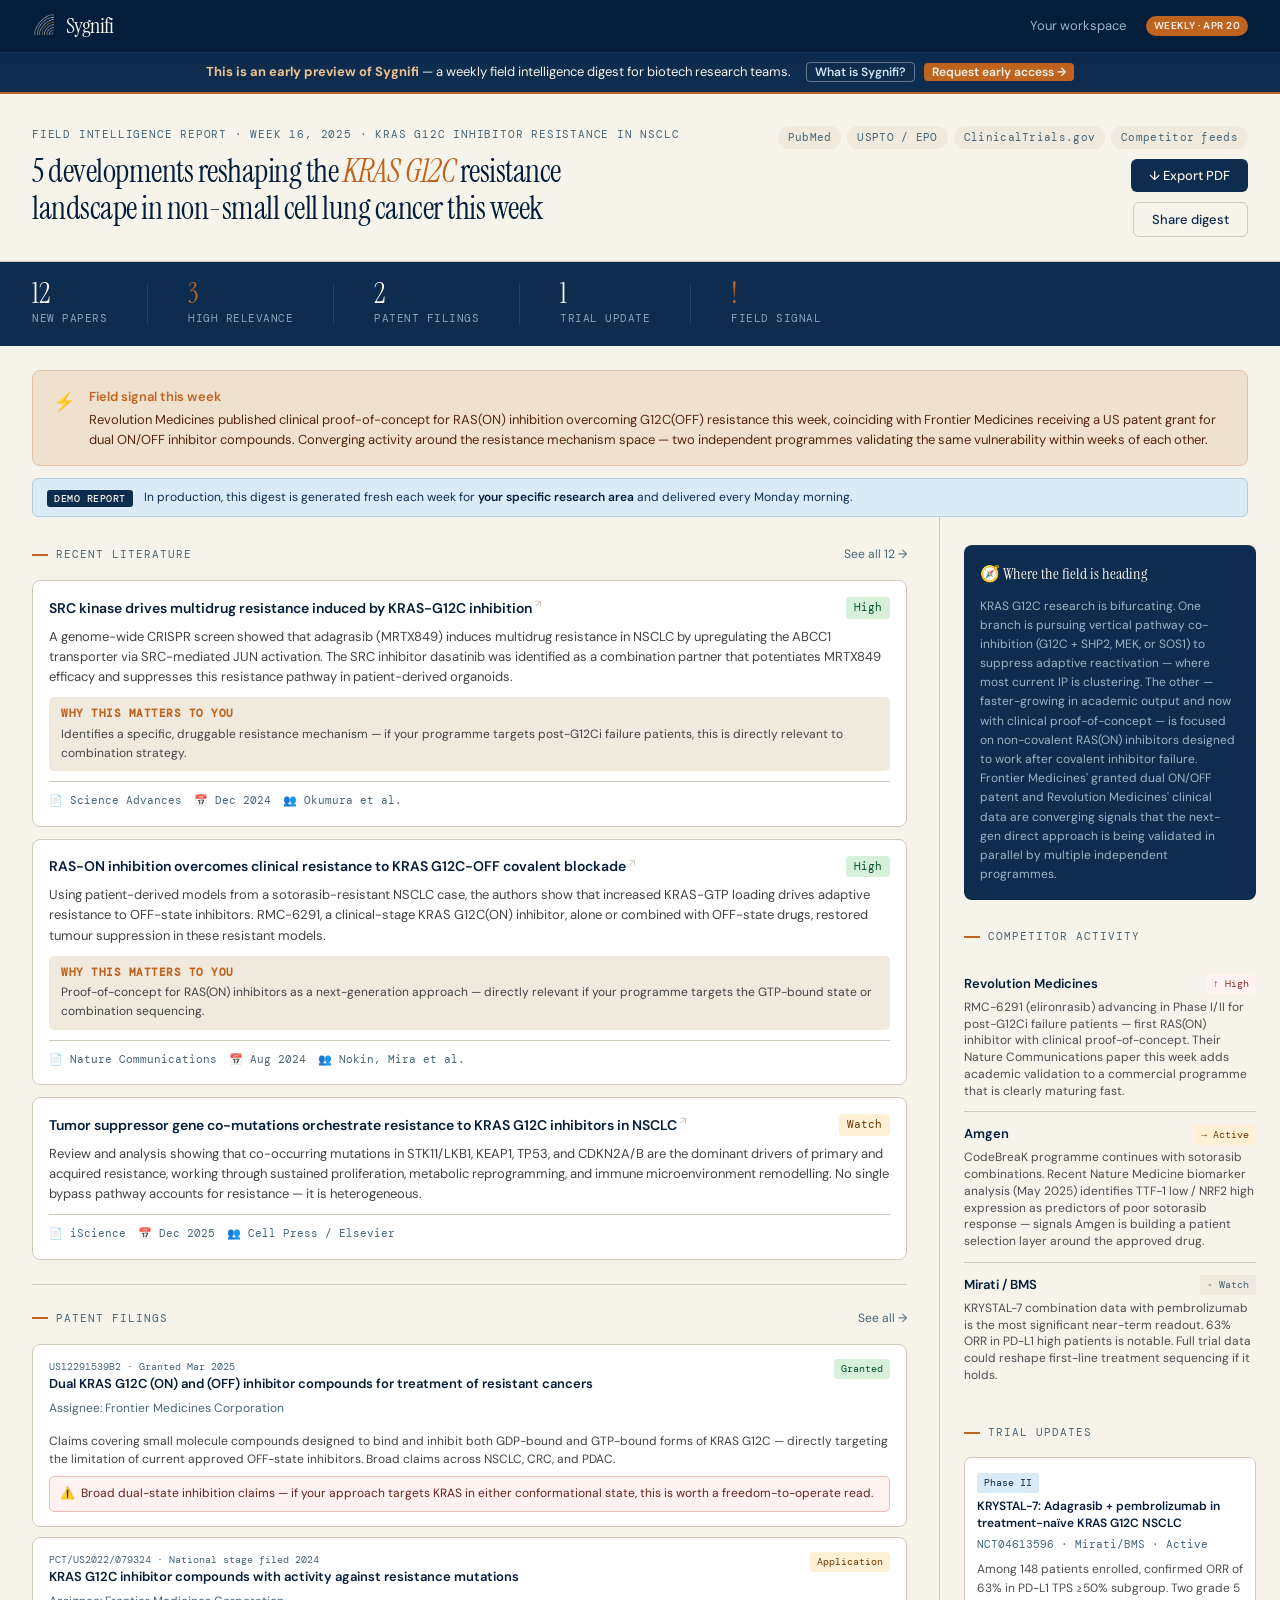
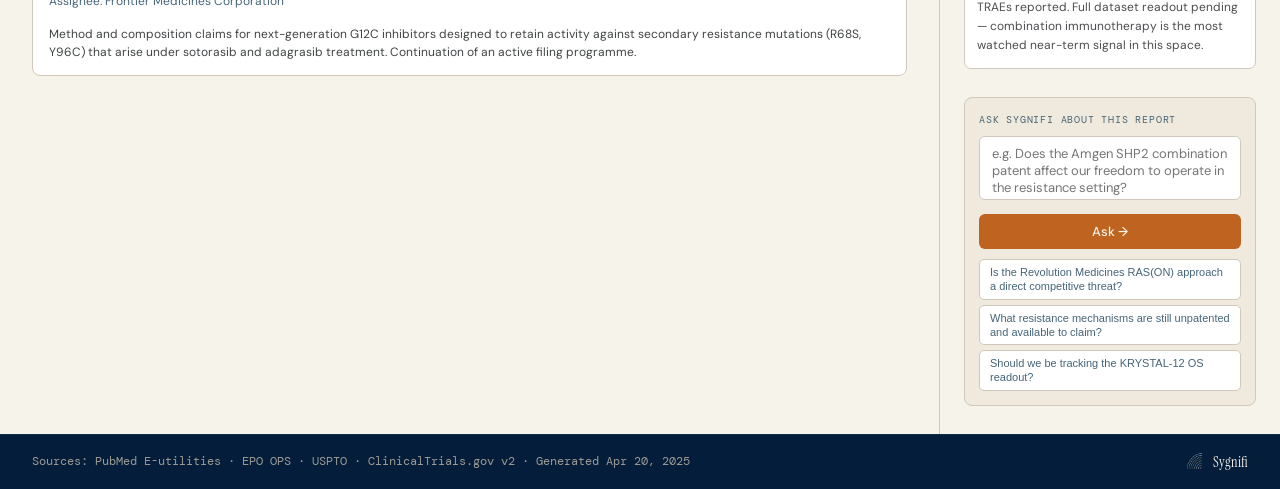
==== commit 23167517: "Polish mock report: align with landing page design system - Convert all colors to OKLCH; match landi" ====
--- a/field-intelligence-mock.html
+++ b/field-intelligence-mock.html
@@ -7,23 +7,27 @@
 <link href="https://fonts.googleapis.com/css2?family=Instrument+Serif:ital@0;1&family=DM+Sans:wght@300;400;500;600&family=DM+Mono:wght@400;500&display=swap" rel="stylesheet">
 <style>
   :root {
-    --ink: #1e3a5f;          /* Vandar Poel's Blue — replaces near-black */
-    --ink-deep: #152d4a;     /* deeper shade for topbar */
-    --paper: #f5f2e8;        /* Sulphur Yellow cream — unchanged */
-    --paper-dark: #ede8d5;
-    --accent: #c8722b;       /* Yellow Orange — shifted slightly warmer */
-    --accent-light: #f0e4d4;
-    --muted: #6b7f96;        /* blue-tinted muted */
-    --border: #d4cdb8;
-    --green: #2d6a4f;
-    --green-light: #d8f0e6;
-    --amber: #92610a;
-    --amber-light: #fef3dc;
-    --blue: #1e3a5f;
-    --blue-light: #dce8f5;
+    --ink:          oklch(0.29 0.072 253);
+    --ink-deep:     oklch(0.23 0.065 253);
+    --paper:        oklch(0.963 0.012 88);
+    --paper-dark:   oklch(0.936 0.018 84);
+    --accent:       oklch(0.60 0.140 52);
+    --accent-light: oklch(0.916 0.030 72);
+    --muted:        oklch(0.49 0.048 234);
+    --border:       oklch(0.836 0.020 82);
+    --placeholder:  oklch(0.77 0.012 80);
+    --green:        oklch(0.38 0.10 155);
+    --green-light:  oklch(0.93 0.04 150);
+    --amber:        oklch(0.40 0.10 62);
+    --amber-light:  oklch(0.96 0.04 85);
+    --blue:         oklch(0.29 0.072 253);
+    --blue-light:   oklch(0.93 0.025 234);
+    --ease-out:     cubic-bezier(0.25, 0, 0, 1);
   }
 
   * { margin: 0; padding: 0; box-sizing: border-box; }
+
+  html { color-scheme: light; }
 
   body {
     background: var(--paper);
@@ -34,6 +38,12 @@
     min-height: 100vh;
   }
 
+  :focus-visible {
+    outline: 2px solid var(--accent);
+    outline-offset: 3px;
+    border-radius: 3px;
+  }
+
   /* TOP BAR */
   .topbar {
     background: var(--ink-deep);
@@ -46,7 +56,7 @@
     position: sticky;
     top: 0;
     z-index: 100;
-    box-shadow: 0 1px 0 rgba(255,255,255,0.05), 0 2px 12px rgba(21,45,74,0.22);
+    box-shadow: 0 1px 0 oklch(1 0 0 / 0.05), 0 2px 12px oklch(0.23 0.065 253 / 0.22);
   }
 
   .logo {
@@ -57,7 +67,10 @@
     align-items: center;
     gap: 8px;
     color: var(--paper);
-  }
+    text-decoration: none;
+  }
+
+  .logo img { height: 26px; display: block; }
 
   .logo-dot {
     width: 7px;
@@ -73,12 +86,12 @@
     align-items: center;
     gap: 20px;
     font-size: 13px;
-    color: #a8bcd4;
+    color: oklch(0.76 0.04 234);
   }
 
   .badge-live {
     background: var(--accent);
-    color: white;
+    color: var(--paper);
     font-size: 10px;
     font-weight: 600;
     padding: 2px 8px;
@@ -99,33 +112,31 @@
     border-bottom: 2px solid var(--accent);
   }
 
-  .validation-banner strong {
-    color: #f5c89a;
-  }
+  .validation-banner strong { color: oklch(0.84 0.08 70); }
 
   .validation-banner em {
     font-style: normal;
     background: var(--accent);
-    color: white;
+    color: var(--paper);
     padding: 1px 8px;
     border-radius: 4px;
     font-size: 12px;
     font-weight: 600;
     margin-left: 6px;
     cursor: pointer;
-    transition: opacity 0.15s, background 0.15s;
+    transition: opacity 0.15s var(--ease-out), background 0.15s var(--ease-out);
   }
 
   .validation-banner em:hover { opacity: 0.85; }
 
   .validation-banner em:first-of-type {
     background: transparent;
-    border: 1px solid rgba(255,255,255,0.35);
-    color: #d8e8f5;
+    border: 1px solid oklch(1 0 0 / 0.35);
+    color: oklch(0.91 0.03 234);
   }
 
   .validation-banner em:first-of-type:hover {
-    background: rgba(255,255,255,0.1);
+    background: oklch(1 0 0 / 0.10);
     opacity: 1;
   }
 
@@ -137,7 +148,7 @@
     justify-content: space-between;
     align-items: flex-start;
     gap: 24px;
-    animation: fadeUp 0.5s ease both;
+    animation: fadeUp 0.5s var(--ease-out) both;
   }
 
   .report-meta {
@@ -158,10 +169,7 @@
     color: var(--ink-deep);
   }
 
-  .report-title em {
-    color: var(--accent);
-    font-style: italic;
-  }
+  .report-title em { color: var(--accent); font-style: italic; }
 
   .report-actions {
     display: flex;
@@ -179,24 +187,15 @@
     cursor: pointer;
     border: none;
     font-family: 'DM Sans', sans-serif;
-    transition: opacity 0.15s, transform 0.15s, box-shadow 0.15s, background 0.15s;
+    transition: opacity 0.15s var(--ease-out), transform 0.15s var(--ease-out), box-shadow 0.15s var(--ease-out), background 0.15s var(--ease-out);
   }
 
   .btn:hover { opacity: 0.9; transform: translateY(-1px); }
 
-  .btn-primary {
-    background: var(--ink);
-    color: var(--paper);
-  }
-
-  .btn-primary:hover { box-shadow: 0 4px 14px rgba(21,45,74,0.28); }
-
-  .btn-secondary {
-    background: transparent;
-    border: 1px solid var(--border);
-    color: var(--ink);
-  }
-
+  .btn-primary { background: var(--ink); color: var(--paper); }
+  .btn-primary:hover { box-shadow: 0 4px 14px oklch(0.23 0.065 253 / 0.28); }
+
+  .btn-secondary { background: transparent; border: 1px solid var(--border); color: var(--ink); }
   .btn-secondary:hover { background: var(--paper-dark); }
 
   .coverage-tags {
@@ -223,27 +222,23 @@
     padding: 18px 32px;
     display: flex;
     gap: 40px;
-    animation: fadeUp 0.5s 0.1s ease both;
-  }
-
-  .summary-item {
-    display: flex;
-    flex-direction: column;
-    gap: 2px;
-  }
+    animation: fadeUp 0.5s 0.1s var(--ease-out) both;
+  }
+
+  .summary-item { display: flex; flex-direction: column; gap: 2px; }
 
   .summary-num {
     font-family: 'Instrument Serif', serif;
     font-size: 28px;
     line-height: 1;
-    color: white;
+    color: var(--paper);
   }
 
   .summary-num span { color: var(--accent); }
 
   .summary-label {
     font-size: 11px;
-    color: #8aadcc;
+    color: oklch(0.71 0.05 234);
     font-family: 'DM Mono', monospace;
     text-transform: uppercase;
     letter-spacing: 0.5px;
@@ -251,22 +246,21 @@
 
   .summary-divider {
     width: 1px;
-    background: #2a4f75;
+    background: oklch(0.37 0.07 253);
     margin: 4px 0;
   }
 
-  /* SIGNAL BANNER */
+  /* SIGNAL BANNER — full border, no side stripe */
   .signal-banner {
     margin: 24px 32px 0;
     background: var(--accent-light);
-    border: 1px solid #e8c4a8;
-    border-left: 4px solid var(--accent);
+    border: 1px solid oklch(0.83 0.05 65);
     border-radius: 8px;
     padding: 16px 20px;
     display: flex;
     gap: 14px;
     align-items: flex-start;
-    animation: fadeUp 0.5s 0.15s ease both;
+    animation: fadeUp 0.5s 0.15s var(--ease-out) both;
   }
 
   .signal-icon { font-size: 18px; flex-shrink: 0; margin-top: 1px; }
@@ -279,13 +273,13 @@
     margin-bottom: 3px;
   }
 
-  .signal-text p { font-size: 13px; color: #5a3020; line-height: 1.5; }
+  .signal-text p { font-size: 13px; color: oklch(0.33 0.08 42); line-height: 1.5; }
 
   /* DEMO NOTICE */
   .demo-notice {
     margin: 12px 32px 0;
     background: var(--blue-light);
-    border: 1px solid #b8cfe8;
+    border: 1px solid oklch(0.84 0.03 234);
     border-radius: 6px;
     padding: 9px 14px;
     font-size: 12px;
@@ -317,11 +311,7 @@
     gap: 0;
   }
 
-  .main-col {
-    padding: 28px 32px;
-    border-right: 1px solid var(--border);
-  }
-
+  .main-col { padding: 28px 32px; border-right: 1px solid var(--border); }
   .side-col { padding: 28px 24px; }
 
   /* SECTION HEADERS */
@@ -351,7 +341,7 @@
     background: var(--accent);
   }
 
-  .see-all { font-size: 12px; color: var(--muted); cursor: pointer; transition: color 0.15s; }
+  .see-all { font-size: 12px; color: var(--muted); cursor: pointer; transition: color 0.15s var(--ease-out); }
   .see-all:hover { color: var(--accent); }
 
   /* PAPER CARDS */
@@ -360,15 +350,15 @@
     border-radius: 8px;
     padding: 16px;
     margin-bottom: 12px;
-    background: white;
-    transition: box-shadow 0.25s ease, transform 0.25s ease, border-color 0.25s ease;
-    animation: fadeUp 0.5s cubic-bezier(0.22, 1, 0.36, 1) both;
+    background: oklch(1 0 0);
+    transition: box-shadow 0.25s var(--ease-out), transform 0.25s var(--ease-out), border-color 0.25s var(--ease-out);
+    animation: fadeUp 0.5s var(--ease-out) both;
   }
 
   .paper-card:hover {
-    box-shadow: 0 2px 4px rgba(30,58,95,0.04), 0 8px 24px rgba(30,58,95,0.1);
+    box-shadow: 0 2px 4px oklch(0.29 0.072 253 / 0.04), 0 8px 24px oklch(0.29 0.072 253 / 0.10);
     transform: translateY(-2px);
-    border-color: #c0b8a0;
+    border-color: oklch(0.76 0.018 80);
   }
 
   .paper-card:nth-child(1) { animation-delay: 0.15s; }
@@ -385,7 +375,7 @@
 
   .paper-title { font-size: 14px; font-weight: 600; line-height: 1.4; flex: 1; color: var(--ink-deep); }
 
-  .paper-title a { color: inherit; text-decoration: none; transition: color 0.15s; }
+  .paper-title a { color: inherit; text-decoration: none; transition: color 0.15s var(--ease-out); }
   .paper-title a:hover { color: var(--accent); }
   .paper-title a::after {
     content: ' ↗';
@@ -393,7 +383,7 @@
     font-weight: 500;
     color: var(--border);
     vertical-align: super;
-    transition: color 0.15s;
+    transition: color 0.15s var(--ease-out);
   }
   .paper-title a:hover::after { color: var(--accent); }
 
@@ -405,11 +395,11 @@
     flex-shrink: 0;
   }
 
-  .rel-high { background: var(--green-light); color: var(--green); }
-  .rel-med { background: var(--amber-light); color: var(--amber); }
-  .rel-watch { background: var(--blue-light); color: var(--blue); }
-
-  .paper-summary { font-size: 13px; color: #444; line-height: 1.55; margin-bottom: 10px; }
+  .rel-high  { background: var(--green-light); color: var(--green); }
+  .rel-med   { background: var(--amber-light); color: var(--amber); }
+  .rel-watch { background: var(--blue-light);  color: var(--blue);  }
+
+  .paper-summary { font-size: 13px; color: oklch(0.38 0.005 250); line-height: 1.55; margin-bottom: 10px; }
 
   .paper-footer {
     display: flex;
@@ -423,19 +413,19 @@
     margin-top: 10px;
   }
 
+  /* WHY MATTERS — background tint only, no side stripe */
   .why-matters {
     background: var(--paper-dark);
     border-radius: 5px;
     padding: 8px 12px;
     font-size: 12px;
-    color: #555;
+    color: oklch(0.38 0.005 250);
     margin-top: 8px;
     margin-bottom: 10px;
-    border-left: 3px solid var(--accent);
-    transition: background 0.2s;
-  }
-
-  .paper-card:hover .why-matters { background: #e8e2cc; }
+    transition: background 0.2s var(--ease-out);
+  }
+
+  .paper-card:hover .why-matters { background: oklch(0.91 0.018 84); }
 
   .why-matters strong {
     color: var(--accent);
@@ -453,15 +443,15 @@
     border-radius: 8px;
     padding: 14px 16px;
     margin-bottom: 10px;
-    background: white;
-    animation: fadeUp 0.5s cubic-bezier(0.22, 1, 0.36, 1) both;
-    transition: box-shadow 0.25s ease, transform 0.25s ease, border-color 0.25s ease;
+    background: oklch(1 0 0);
+    animation: fadeUp 0.5s var(--ease-out) both;
+    transition: box-shadow 0.25s var(--ease-out), transform 0.25s var(--ease-out), border-color 0.25s var(--ease-out);
   }
 
   .patent-card:hover {
-    box-shadow: 0 2px 4px rgba(30,58,95,0.04), 0 6px 18px rgba(30,58,95,0.09);
+    box-shadow: 0 2px 4px oklch(0.29 0.072 253 / 0.04), 0 6px 18px oklch(0.29 0.072 253 / 0.09);
     transform: translateY(-2px);
-    border-color: #c0b8a0;
+    border-color: oklch(0.76 0.018 80);
   }
 
   .patent-card:nth-child(1) { animation-delay: 0.25s; }
@@ -475,30 +465,30 @@
     margin-bottom: 6px;
   }
 
-  .patent-id { font-family: 'DM Mono', monospace; font-size: 10px; color: var(--muted); }
+  .patent-id     { font-family: 'DM Mono', monospace; font-size: 10px; color: var(--muted); }
   .patent-status { font-size: 10px; font-family: 'DM Mono', monospace; padding: 2px 7px; border-radius: 4px; }
-  .status-filed { background: var(--amber-light); color: var(--amber); }
+  .status-filed   { background: var(--amber-light); color: var(--amber); }
   .status-granted { background: var(--green-light); color: var(--green); }
 
-  .patent-title { font-size: 13px; font-weight: 600; margin-bottom: 6px; line-height: 1.4; color: var(--ink-deep); }
+  .patent-title    { font-size: 13px; font-weight: 600; margin-bottom: 6px; line-height: 1.4; color: var(--ink-deep); }
   .patent-assignee { font-size: 12px; color: var(--muted); margin-bottom: 8px; }
-  .patent-summary { font-size: 12px; color: #444; line-height: 1.5; }
+  .patent-summary  { font-size: 12px; color: oklch(0.38 0.005 250); line-height: 1.5; }
 
   .conflict-flag {
     margin-top: 8px;
-    background: #fff0ed;
-    border: 1px solid #f0c4b8;
+    background: oklch(0.97 0.015 25);
+    border: 1px solid oklch(0.84 0.06 25);
     border-radius: 5px;
     padding: 7px 10px;
     font-size: 12px;
-    color: #7a2a10;
+    color: oklch(0.35 0.10 30);
     display: flex;
     gap: 6px;
     align-items: flex-start;
   }
 
   /* SIDEBAR */
-  .side-section { margin-bottom: 28px; animation: fadeUp 0.4s 0.3s ease both; }
+  .side-section { margin-bottom: 28px; animation: fadeUp 0.4s 0.3s var(--ease-out) both; }
 
   /* FIELD PULSE */
   .field-pulse {
@@ -507,12 +497,12 @@
     border-radius: 8px;
     padding: 16px;
     margin-bottom: 28px;
-    box-shadow: inset 0 1px 0 rgba(255,255,255,0.07), inset 0 -1px 0 rgba(0,0,0,0.15);
-    transition: box-shadow 0.25s ease;
+    box-shadow: inset 0 1px 0 oklch(1 0 0 / 0.07), inset 0 -1px 0 oklch(0 0 0 / 0.15);
+    transition: box-shadow 0.25s var(--ease-out);
   }
 
   .field-pulse:hover {
-    box-shadow: inset 0 1px 0 rgba(255,255,255,0.1), inset 0 -1px 0 rgba(0,0,0,0.15), 0 4px 16px rgba(21,45,74,0.2);
+    box-shadow: inset 0 1px 0 oklch(1 0 0 / 0.10), inset 0 -1px 0 oklch(0 0 0 / 0.15), 0 4px 16px oklch(0.23 0.065 253 / 0.20);
   }
 
   .pulse-title {
@@ -522,33 +512,26 @@
     display: flex;
     align-items: center;
     gap: 8px;
-    color: white;
-  }
-
-  .pulse-body { font-size: 12px; color: #a8bcd4; line-height: 1.6; }
-  .pulse-body strong { color: white; }
-
-  /* COMPETITOR */
+    color: var(--paper);
+  }
+
+  .pulse-body { font-size: 12px; color: oklch(0.76 0.04 234); line-height: 1.6; }
+  .pulse-body strong { color: var(--paper); }
+
+  /* COMPETITOR — name color change on hover instead of side stripe */
   .competitor-item {
-    padding: 12px 0 12px 0;
+    padding: 12px 0;
     border-bottom: 1px solid var(--border);
     display: flex;
     flex-direction: column;
     gap: 4px;
-    border-left: 2px solid transparent;
-    padding-left: 0;
-    transition: border-color 0.2s ease, padding-left 0.2s ease;
-  }
-
-  .competitor-item:hover {
-    border-left-color: var(--accent);
-    padding-left: 10px;
   }
 
   .competitor-item:last-child { border-bottom: none; }
+  .competitor-item:hover .comp-name { color: var(--accent); }
 
   .comp-header { display: flex; justify-content: space-between; align-items: center; }
-  .comp-name { font-weight: 600; font-size: 13px; color: var(--ink-deep); }
+  .comp-name   { font-weight: 600; font-size: 13px; color: var(--ink-deep); transition: color 0.15s var(--ease-out); }
 
   .comp-activity {
     font-size: 10px;
@@ -557,10 +540,10 @@
     border-radius: 3px;
   }
 
-  .activity-high { background: #fdecea; color: #c0392b; }
-  .activity-med { background: var(--amber-light); color: var(--amber); }
-  .activity-low { background: var(--paper-dark); color: var(--muted); }
-  .comp-detail { font-size: 12px; color: #555; line-height: 1.4; }
+  .activity-high { background: oklch(0.97 0.015 25); color: oklch(0.45 0.14 25); }
+  .activity-med  { background: var(--amber-light); color: var(--amber); }
+  .activity-low  { background: var(--paper-dark);  color: var(--muted); }
+  .comp-detail   { font-size: 12px; color: oklch(0.42 0.005 250); line-height: 1.4; }
 
   /* TRIALS */
   .trial-item {
@@ -568,14 +551,14 @@
     border: 1px solid var(--border);
     border-radius: 7px;
     margin-bottom: 8px;
-    background: white;
-    transition: box-shadow 0.25s ease, transform 0.25s ease, border-color 0.25s ease;
+    background: oklch(1 0 0);
+    transition: box-shadow 0.25s var(--ease-out), transform 0.25s var(--ease-out), border-color 0.25s var(--ease-out);
   }
 
   .trial-item:hover {
-    box-shadow: 0 2px 4px rgba(30,58,95,0.04), 0 6px 16px rgba(30,58,95,0.08);
+    box-shadow: 0 2px 4px oklch(0.29 0.072 253 / 0.04), 0 6px 16px oklch(0.29 0.072 253 / 0.08);
     transform: translateY(-2px);
-    border-color: #c0b8a0;
+    border-color: oklch(0.76 0.018 80);
   }
 
   .trial-phase {
@@ -589,8 +572,9 @@
     margin-bottom: 5px;
   }
 
-  .trial-title { font-size: 12px; font-weight: 600; margin-bottom: 4px; line-height: 1.4; color: var(--ink-deep); }
-  .trial-meta { font-size: 11px; color: var(--muted); font-family: 'DM Mono', monospace; }
+  .trial-title  { font-size: 12px; font-weight: 600; margin-bottom: 4px; line-height: 1.4; color: var(--ink-deep); }
+  .trial-meta   { font-size: 11px; color: var(--muted); font-family: 'DM Mono', monospace; }
+  .trial-detail { margin-top: 6px; font-size: 12px; color: oklch(0.42 0.005 250); }
 
   /* ASK BOX */
   .ask-box {
@@ -611,7 +595,7 @@
 
   .ask-input {
     width: 100%;
-    background: white;
+    background: oklch(1 0 0);
     border: 1px solid var(--border);
     border-radius: 6px;
     padding: 8px 12px;
@@ -621,16 +605,19 @@
     outline: none;
     resize: none;
     height: 64px;
-    transition: border-color 0.15s;
-  }
-
-  .ask-input:focus { border-color: var(--accent); }
+    transition: border-color 0.15s var(--ease-out), box-shadow 0.15s var(--ease-out);
+  }
+
+  .ask-input:focus {
+    border-color: var(--accent);
+    box-shadow: 0 0 0 3px oklch(0.60 0.140 52 / 0.12);
+  }
 
   .ask-btn {
     margin-top: 8px;
     width: 100%;
     background: var(--accent);
-    color: white;
+    color: var(--paper);
     border: none;
     border-radius: 6px;
     padding: 9px;
@@ -638,10 +625,10 @@
     font-weight: 500;
     font-family: 'DM Sans', sans-serif;
     cursor: pointer;
-    transition: opacity 0.15s;
-  }
-
-  .ask-btn:hover { opacity: 0.88; }
+    transition: opacity 0.15s var(--ease-out);
+  }
+
+  .ask-btn:hover:not(:disabled) { opacity: 0.88; }
   .ask-btn:disabled { opacity: 0.6; cursor: not-allowed; }
 
   .ask-suggestions {
@@ -654,12 +641,12 @@
   .suggestion-chip {
     font-size: 11px;
     color: var(--muted);
-    background: white;
+    background: oklch(1 0 0);
     border: 1px solid var(--border);
     border-radius: 5px;
     padding: 5px 10px;
     cursor: pointer;
-    transition: border-color 0.15s, color 0.15s;
+    transition: border-color 0.15s var(--ease-out), color 0.15s var(--ease-out), background 0.15s var(--ease-out);
     line-height: 1.3;
     text-align: left;
   }
@@ -669,15 +656,15 @@
   /* ASK RESPONSE */
   .ask-response {
     margin-top: 10px;
-    background: white;
+    background: oklch(1 0 0);
     border: 1px solid var(--border);
     border-radius: 6px;
     padding: 10px 12px;
     font-size: 12px;
-    color: #333;
+    color: oklch(0.28 0.005 250);
     line-height: 1.6;
     display: none;
-    animation: fadeUp 0.3s ease both;
+    animation: fadeUp 0.3s var(--ease-out) both;
   }
 
   .ask-response.visible { display: block; }
@@ -708,7 +695,7 @@
   .modal-overlay {
     position: fixed;
     inset: 0;
-    background: rgba(21, 45, 74, 0.6);
+    background: oklch(0.23 0.065 253 / 0.60);
     backdrop-filter: blur(3px);
     z-index: 200;
     display: flex;
@@ -716,13 +703,10 @@
     justify-content: center;
     opacity: 0;
     pointer-events: none;
-    transition: opacity 0.2s;
-  }
-
-  .modal-overlay.open {
-    opacity: 1;
-    pointer-events: all;
-  }
+    transition: opacity 0.2s var(--ease-out);
+  }
+
+  .modal-overlay.open { opacity: 1; pointer-events: all; }
 
   .modal {
     background: var(--paper);
@@ -730,17 +714,14 @@
     padding: 28px;
     max-width: 440px;
     width: 90%;
-    box-shadow: 0 20px 60px rgba(21,45,74,0.25);
+    box-shadow: 0 20px 60px oklch(0.23 0.065 253 / 0.25);
     transform: translateY(20px) scale(0.98);
-    transition: transform 0.3s cubic-bezier(0.34, 1.4, 0.64, 1), opacity 0.2s ease;
+    transition: transform 0.3s var(--ease-out), opacity 0.2s var(--ease-out);
   }
 
   .modal-overlay.open .modal { transform: translateY(0) scale(1); }
 
-  .modal-icon {
-    font-size: 28px;
-    margin-bottom: 12px;
-  }
+  .modal-icon  { font-size: 28px; margin-bottom: 12px; }
 
   .modal-title {
     font-family: 'Instrument Serif', serif;
@@ -752,21 +733,22 @@
 
   .modal-body {
     font-size: 13px;
-    color: #555;
+    color: oklch(0.42 0.005 250);
     line-height: 1.6;
     margin-bottom: 20px;
   }
 
   .modal-body strong { color: var(--ink-deep); }
 
+  /* MODAL EXAMPLE — full border, no side stripe */
   .modal-example {
     background: var(--paper-dark);
-    border-left: 3px solid var(--accent);
+    border: 1px solid var(--border);
     border-radius: 4px;
     padding: 10px 14px;
     font-size: 12px;
     font-family: 'DM Mono', monospace;
-    color: #555;
+    color: oklch(0.42 0.005 250);
     margin: 12px 0;
     line-height: 1.5;
   }
@@ -782,21 +764,32 @@
     font-family: 'DM Sans', sans-serif;
     cursor: pointer;
     width: 100%;
-    transition: opacity 0.15s;
+    transition: opacity 0.15s var(--ease-out);
   }
 
   .modal-close:hover { opacity: 0.85; }
+
+  .modal-close-secondary {
+    background: transparent;
+    border: 1px solid var(--border);
+    color: var(--ink);
+    margin-top: 8px;
+  }
+
+  .modal-close-secondary:hover { opacity: 1; background: var(--paper-dark); }
+
+  .signup-success .modal-close { margin-top: 18px; }
 
   /* FOOTER */
   .report-footer {
-    border-top: 1px solid rgba(255,255,255,0.06);
+    border-top: 1px solid oklch(1 0 0 / 0.06);
     background: var(--ink-deep);
     padding: 16px 32px;
     display: flex;
     justify-content: space-between;
     align-items: center;
     font-size: 12px;
-    color: rgba(245,242,232,0.45);
+    color: oklch(0.69 0.01 88);
     font-family: 'DM Mono', monospace;
   }
 
@@ -804,14 +797,17 @@
     font-family: 'Instrument Serif', serif;
     font-size: 14px;
     color: var(--paper);
-  }
+    display: flex;
+    align-items: center;
+    gap: 8px;
+  }
+
+  .footer-brand img { height: 20px; display: block; opacity: 0.7; }
 
   .section-divider { border: none; border-top: 1px solid var(--border); margin: 24px 0; }
 
-  /* SIGNUP FORM */
-  .signup-field {
-    margin-bottom: 12px;
-  }
+  /* SIGNUP FORM (in modal) */
+  .signup-field { margin-bottom: 12px; }
 
   .signup-label {
     display: block;
@@ -823,9 +819,16 @@
     margin-bottom: 5px;
   }
 
+  .field-optional {
+    color: var(--border);
+    font-family: 'DM Sans', sans-serif;
+    text-transform: none;
+    letter-spacing: 0;
+  }
+
   .signup-input {
     width: 100%;
-    background: white;
+    background: oklch(1 0 0);
     border: 1px solid var(--border);
     border-radius: 6px;
     padding: 9px 12px;
@@ -833,15 +836,18 @@
     font-family: 'DM Sans', sans-serif;
     color: var(--ink);
     outline: none;
-    transition: border-color 0.15s;
-  }
-
-  .signup-input:focus { border-color: var(--accent); }
+    transition: border-color 0.15s var(--ease-out), box-shadow 0.15s var(--ease-out);
+  }
+
+  .signup-input:focus {
+    border-color: var(--accent);
+    box-shadow: 0 0 0 3px oklch(0.60 0.140 52 / 0.12);
+  }
 
   .signup-submit {
     width: 100%;
     background: var(--accent);
-    color: white;
+    color: var(--paper);
     border: none;
     border-radius: 6px;
     padding: 10px;
@@ -850,17 +856,13 @@
     font-family: 'DM Sans', sans-serif;
     cursor: pointer;
     margin-top: 4px;
-    transition: opacity 0.15s;
-  }
-
-  .signup-submit:hover { opacity: 0.88; }
+    transition: opacity 0.15s var(--ease-out);
+  }
+
+  .signup-submit:hover:not(:disabled) { opacity: 0.88; }
   .signup-submit:disabled { opacity: 0.6; cursor: not-allowed; }
 
-  .signup-success {
-    text-align: center;
-    padding: 12px 0 4px;
-  }
-
+  .signup-success { text-align: center; padding: 12px 0 4px; }
   .signup-success-icon { font-size: 32px; margin-bottom: 10px; }
 
   .signup-success h3 {
@@ -870,27 +872,23 @@
     margin-bottom: 6px;
   }
 
-  .signup-success p {
-    font-size: 13px;
-    color: #555;
-    line-height: 1.5;
-  }
+  .signup-success p { font-size: 13px; color: oklch(0.42 0.005 250); line-height: 1.5; }
 
   @keyframes fadeUp {
     from { opacity: 0; transform: translateY(10px); }
-    to { opacity: 1; transform: translateY(0); }
+    to   { opacity: 1; transform: translateY(0); }
   }
 
   @keyframes spin { to { transform: rotate(360deg); } }
 
   @keyframes badge-pulse {
     0%, 100% { opacity: 1; }
-    50% { opacity: 0.7; }
+    50%       { opacity: 0.7; }
   }
 
   @keyframes dot-glow {
-    0%, 100% { box-shadow: 0 0 0 0 rgba(200,114,43,0); }
-    50% { box-shadow: 0 0 0 3px rgba(200,114,43,0.28); }
+    0%, 100% { box-shadow: 0 0 0 0 oklch(0.60 0.140 52 / 0); }
+    50%       { box-shadow: 0 0 0 3px oklch(0.60 0.140 52 / 0.28); }
   }
 
   ::-webkit-scrollbar { width: 6px; }
@@ -899,7 +897,6 @@
 
   @media (max-width: 768px) {
     .topbar { padding: 0 16px; }
-
     .validation-banner { padding: 10px 16px; }
 
     .validation-banner em {
@@ -931,19 +928,14 @@
       display: grid;
       grid-template-columns: 1fr 1fr;
       gap: 16px;
-      overflow-x: visible;
     }
 
     .summary-divider { display: none; }
-
     .summary-num { font-size: 22px; }
-
     .signal-banner { margin: 16px 16px 0; }
-    .demo-notice { margin: 10px 16px 0; }
-
-    .main-grid {
-      display: block;
-    }
+    .demo-notice   { margin: 10px 16px 0; }
+
+    .main-grid { display: block; }
 
     .main-col {
       padding: 20px 16px;
@@ -952,7 +944,6 @@
     }
 
     .side-col { padding: 20px 16px; }
-
     .field-pulse { margin-bottom: 20px; }
 
     .report-footer {
@@ -960,6 +951,15 @@
       gap: 8px;
       padding: 14px 16px;
       text-align: center;
+    }
+  }
+
+  @media (prefers-reduced-motion: reduce) {
+    *,
+    *::before,
+    *::after {
+      animation-duration: 0.01ms !important;
+      transition-duration: 0.01ms !important;
     }
   }
 </style>
@@ -1001,7 +1001,7 @@
           <input class="signup-input" id="signup-org" name="organisation" type="text" placeholder="Research institute or company" />
         </div>
         <div class="signup-field">
-          <label class="signup-label" for="signup-research">What are you working on? <span style="color:var(--border)">(optional)</span></label>
+          <label class="signup-label" for="signup-research">What are you working on? <span class="field-optional">(optional)</span></label>
           <input class="signup-input" id="signup-research" name="research_area" type="text" placeholder="e.g. KRAS G12C inhibitor resistance in NSCLC" />
         </div>
         <button class="signup-submit" type="submit" id="signup-btn">Request access →</button>
@@ -1011,7 +1011,7 @@
       <div class="signup-success-icon">✓</div>
       <h3>You're on the list</h3>
       <p>We'll be in touch soon. In the meantime, feel free to explore the report and try the Ask Sygnifi box below.</p>
-      <button class="modal-close" style="margin-top:18px" onclick="closeModal('modal-signup')">Back to report →</button>
+      <button class="modal-close" onclick="closeModal('modal-signup')">Back to report →</button>
     </div>
   </div>
 </div>
@@ -1028,7 +1028,6 @@
   </div>
 </div>
 
-<!-- WHAT IS SYGNIFI MODAL -->
 <div class="modal-overlay" id="modal-what">
   <div class="modal">
     <div class="modal-icon">🧭</div>
@@ -1039,14 +1038,14 @@
       <p>This is an early demo. If something you'd want isn't here yet, we'd love to hear about it. We're building in the open and want the people using it to shape what gets built first.</p>
     </div>
     <button class="modal-close" onclick="closeModal('modal-what'); openModal('modal-signup')">Request early access →</button>
-    <button class="modal-close" style="margin-top:8px; background: transparent; border: 1px solid var(--border); color: var(--ink);" onclick="closeModal('modal-what')">Back to report</button>
+    <button class="modal-close modal-close-secondary" onclick="closeModal('modal-what')">Back to report</button>
   </div>
 </div>
 
 <!-- TOP BAR -->
 <div class="topbar">
-  <a href="index.html" class="logo" style="text-decoration:none;">
-    <img src="logo.png" alt="Sygnifi" style="height:26px;display:block;">
+  <a href="index.html" class="logo">
+    <img src="logo.png" alt="Sygnifi">
     Sygnifi
   </a>
   <div class="topbar-right">
@@ -1273,7 +1272,7 @@
         <span class="trial-phase">Phase II</span>
         <div class="trial-title">KRYSTAL-7: Adagrasib + pembrolizumab in treatment-naïve KRAS G12C NSCLC</div>
         <div class="trial-meta">NCT04613596 · Mirati/BMS · Active</div>
-        <div style="margin-top: 6px; font-size: 12px; color: #555;">Among 148 patients enrolled, confirmed ORR of 63% in PD-L1 TPS ≥50% subgroup. Two grade 5 TRAEs reported. Full dataset readout pending — combination immunotherapy is the most watched near-term signal in this space.</div>
+        <div class="trial-detail">Among 148 patients enrolled, confirmed ORR of 63% in PD-L1 TPS ≥50% subgroup. Two grade 5 TRAEs reported. Full dataset readout pending — combination immunotherapy is the most watched near-term signal in this space.</div>
       </div>
     </div>
 
@@ -1299,8 +1298,8 @@
 <!-- FOOTER -->
 <div class="report-footer">
   <div>Sources: PubMed E-utilities · EPO OPS · USPTO · ClinicalTrials.gov v2 · Generated Apr 20, 2025</div>
-  <div class="footer-brand" style="display:flex;align-items:center;gap:8px;">
-    <img src="logo.png" alt="Sygnifi" style="height:20px;display:block;opacity:0.7;">
+  <div class="footer-brand">
+    <img src="logo.png" alt="Sygnifi">
     Sygnifi
   </div>
 </div>
@@ -1393,7 +1392,6 @@
 Answer questions concisely and analytically. Be specific, cite the relevant papers/patents/signals from this report. Keep responses to 3–5 sentences unless the question requires more depth. You are speaking to a scientist or COO at an early-stage biotech company.`;
 
   // ── Claude API call (via proxy) ────────────────────────────────
-  // PROXY_URL will be replaced with your Cloudflare Worker URL after deployment
   const PROXY_URL = 'https://sygnifi-proxy.andrewmcc.workers.dev';
 
   async function submitQuestion() {
@@ -1429,7 +1427,7 @@
       responseText.textContent = answer;
 
     } catch (err) {
-      responseText.innerHTML = '<em style="color:#c0392b">Something went wrong. Please try again.</em>';
+      responseText.innerHTML = '<em style="color:oklch(0.45 0.14 25)">Something went wrong. Please try again.</em>';
       console.error(err);
     } finally {
       btn.disabled = false;
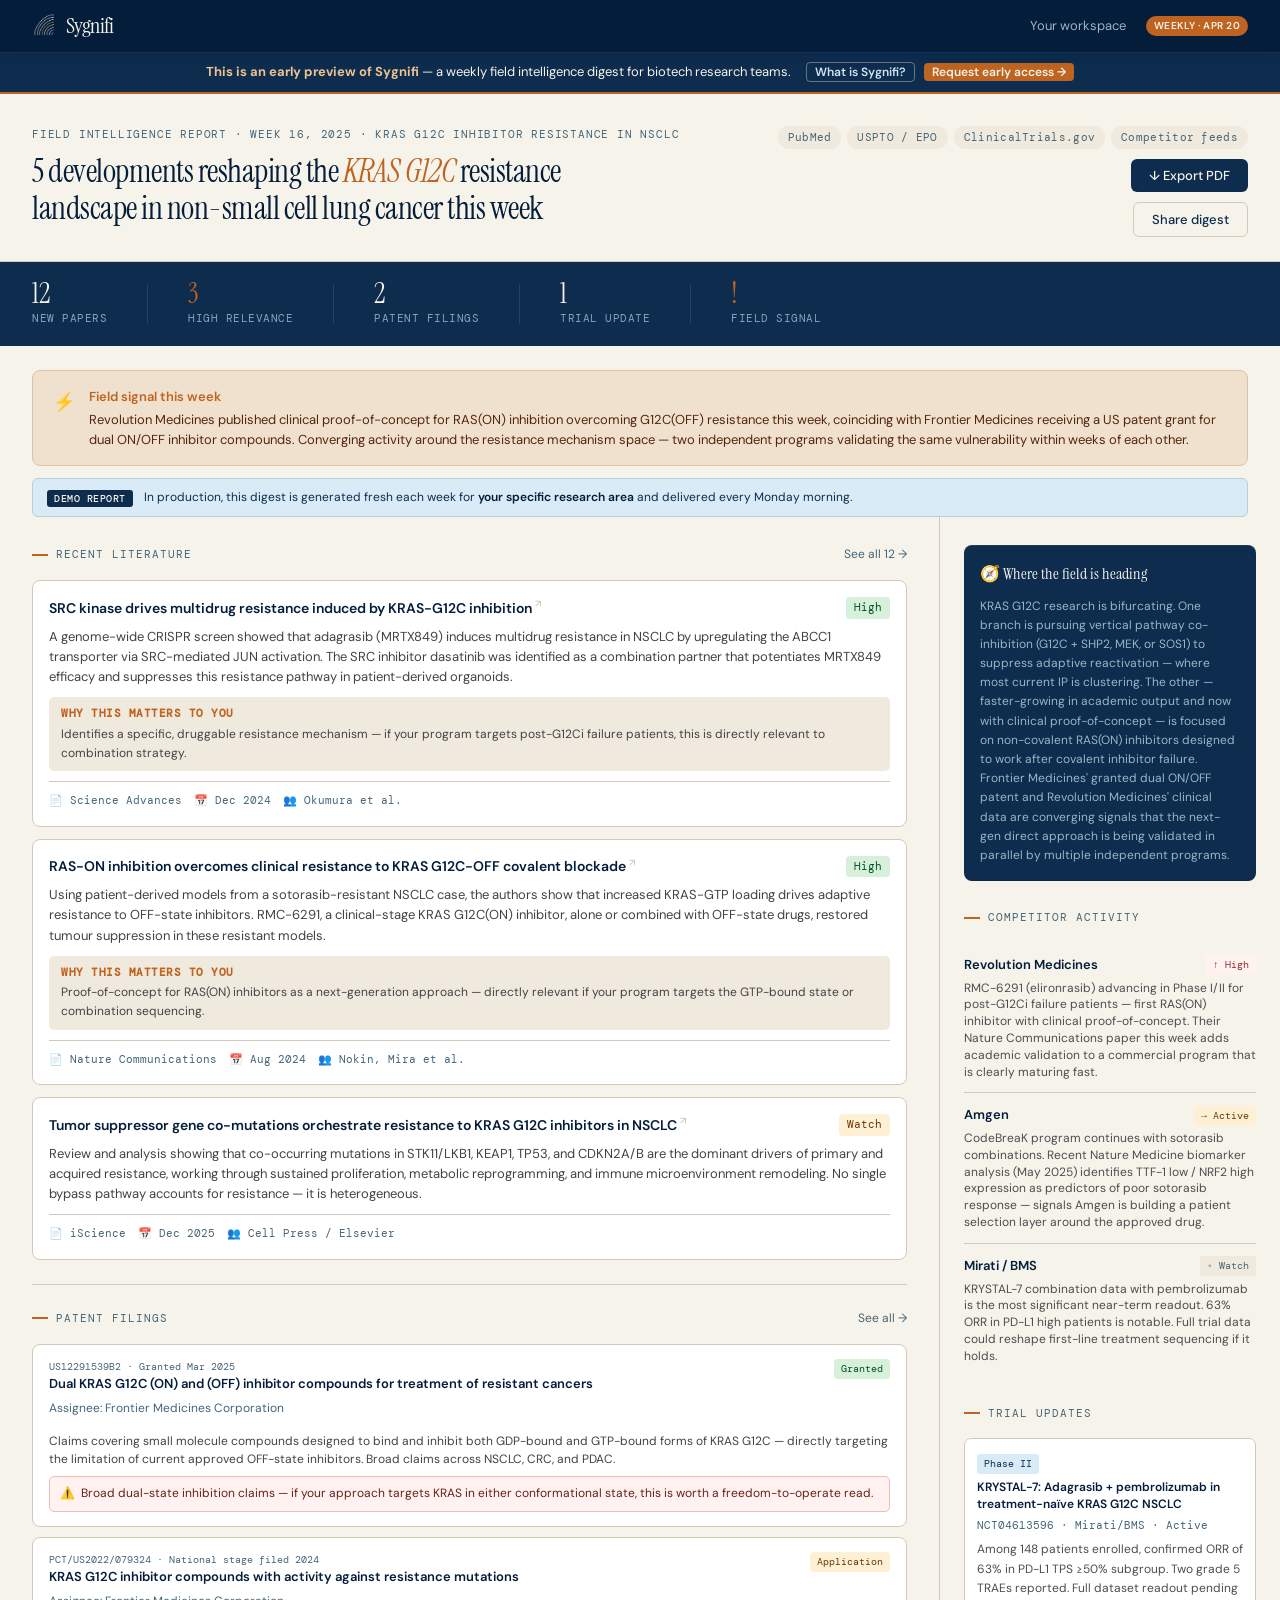
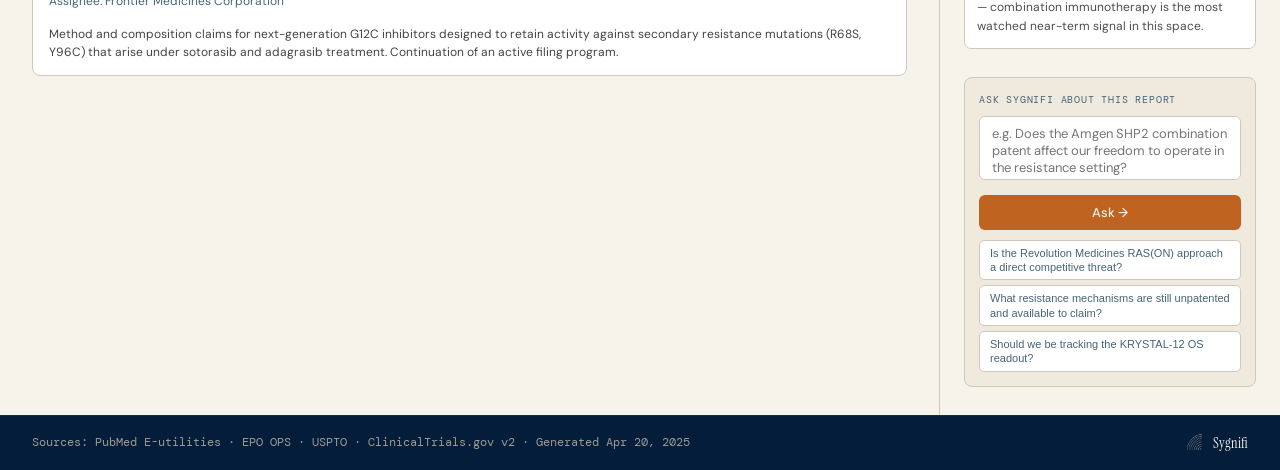
==== commit 469899c2: "Switch copy to American English synthesised → synthesized, Organisation → Organization, prioritise →" ====
--- a/field-intelligence-mock.html
+++ b/field-intelligence-mock.html
@@ -973,7 +973,7 @@
     <div class="modal-title">PDF export coming in V1</div>
     <div class="modal-body">
       Each weekly digest will be exportable as a clean, formatted PDF — ready to share with your team or attach to board updates.<br><br>
-      <strong>Planned for V1 launch.</strong> If this is important to you, let us know — it helps us prioritise.
+      <strong>Planned for V1 launch.</strong> If this is important to you, let us know — it helps us prioritize.
     </div>
     <button class="modal-close" onclick="closeModal('modal-export')">Got it →</button>
   </div>
@@ -997,8 +997,8 @@
           <input class="signup-input" id="signup-email" name="email" type="email" placeholder="jane@yourlabs.com" required />
         </div>
         <div class="signup-field">
-          <label class="signup-label" for="signup-org">Organisation</label>
-          <input class="signup-input" id="signup-org" name="organisation" type="text" placeholder="Research institute or company" />
+          <label class="signup-label" for="signup-org">Organization</label>
+          <input class="signup-input" id="signup-org" name="organization" type="text" placeholder="Research institute or company" />
         </div>
         <div class="signup-field">
           <label class="signup-label" for="signup-research">What are you working on? <span class="field-optional">(optional)</span></label>
@@ -1034,7 +1034,7 @@
     <div class="modal-title">Your team shouldn't need a dedicated analyst to know what's happening in their field</div>
     <div class="modal-body">
       <p style="margin-bottom:12px">Operations and science leads at early-stage biotechs spend hours each week manually tracking papers, patents, and competitor moves. Or worse, they don't track them at all. Important signals get missed. Decisions get made on stale context.</p>
-      <p style="margin-bottom:12px">Sygnifi monitors PubMed, patent databases, clinical trial registries, and competitor signals automatically, then delivers a weekly digest contextualised to your specific research area. An AI layer lets you ask questions directly about what's surfaced, so you can focus on what actually matters: the science.</p>
+      <p style="margin-bottom:12px">Sygnifi monitors PubMed, patent databases, clinical trial registries, and competitor signals automatically, then delivers a weekly digest contextualized to your specific research area. An AI layer lets you ask questions directly about what's surfaced, so you can focus on what actually matters: the science.</p>
       <p>This is an early demo. If something you'd want isn't here yet, we'd love to hear about it. We're building in the open and want the people using it to shape what gets built first.</p>
     </div>
     <button class="modal-close" onclick="closeModal('modal-what'); openModal('modal-signup')">Request early access →</button>
@@ -1114,7 +1114,7 @@
   <div class="signal-icon">⚡</div>
   <div class="signal-text">
     <strong>Field signal this week</strong>
-    <p>Revolution Medicines published clinical proof-of-concept for RAS(ON) inhibition overcoming G12C(OFF) resistance this week, coinciding with Frontier Medicines receiving a US patent grant for dual ON/OFF inhibitor compounds. Converging activity around the resistance mechanism space — two independent programmes validating the same vulnerability within weeks of each other.</p>
+    <p>Revolution Medicines published clinical proof-of-concept for RAS(ON) inhibition overcoming G12C(OFF) resistance this week, coinciding with Frontier Medicines receiving a US patent grant for dual ON/OFF inhibitor compounds. Converging activity around the resistance mechanism space — two independent programs validating the same vulnerability within weeks of each other.</p>
   </div>
 </div>
 
@@ -1144,7 +1144,7 @@
       </div>
       <div class="why-matters">
         <strong>Why this matters to you</strong>
-        Identifies a specific, druggable resistance mechanism — if your programme targets post-G12Ci failure patients, this is directly relevant to combination strategy.
+        Identifies a specific, druggable resistance mechanism — if your program targets post-G12Ci failure patients, this is directly relevant to combination strategy.
       </div>
       <div class="paper-footer">
         <span>📄 Science Advances</span>
@@ -1163,7 +1163,7 @@
       </div>
       <div class="why-matters">
         <strong>Why this matters to you</strong>
-        Proof-of-concept for RAS(ON) inhibitors as a next-generation approach — directly relevant if your programme targets the GTP-bound state or combination sequencing.
+        Proof-of-concept for RAS(ON) inhibitors as a next-generation approach — directly relevant if your program targets the GTP-bound state or combination sequencing.
       </div>
       <div class="paper-footer">
         <span>📄 Nature Communications</span>
@@ -1178,7 +1178,7 @@
         <span class="relevance-badge rel-med">Watch</span>
       </div>
       <div class="paper-summary">
-        Review and analysis showing that co-occurring mutations in STK11/LKB1, KEAP1, TP53, and CDKN2A/B are the dominant drivers of primary and acquired resistance, working through sustained proliferation, metabolic reprogramming, and immune microenvironment remodelling. No single bypass pathway accounts for resistance — it is heterogeneous.
+        Review and analysis showing that co-occurring mutations in STK11/LKB1, KEAP1, TP53, and CDKN2A/B are the dominant drivers of primary and acquired resistance, working through sustained proliferation, metabolic reprogramming, and immune microenvironment remodeling. No single bypass pathway accounts for resistance — it is heterogeneous.
       </div>
       <div class="paper-footer">
         <span>📄 iScience</span>
@@ -1221,7 +1221,7 @@
         <span class="patent-status status-filed">Application</span>
       </div>
       <div class="patent-summary">
-        Method and composition claims for next-generation G12C inhibitors designed to retain activity against secondary resistance mutations (R68S, Y96C) that arise under sotorasib and adagrasib treatment. Continuation of an active filing programme.
+        Method and composition claims for next-generation G12C inhibitors designed to retain activity against secondary resistance mutations (R68S, Y96C) that arise under sotorasib and adagrasib treatment. Continuation of an active filing program.
       </div>
     </div>
 
@@ -1233,7 +1233,7 @@
     <div class="field-pulse side-section">
       <div class="pulse-title">🧭 Where the field is heading</div>
       <div class="pulse-body">
-        KRAS G12C research is bifurcating. One branch is pursuing vertical pathway co-inhibition (G12C + SHP2, MEK, or SOS1) to suppress adaptive reactivation — where most current IP is clustering. The other — faster-growing in academic output and now with clinical proof-of-concept — is focused on non-covalent RAS(ON) inhibitors designed to work after covalent inhibitor failure. Frontier Medicines' granted dual ON/OFF patent and Revolution Medicines' clinical data are converging signals that the next-gen direct approach is being validated in parallel by multiple independent programmes.
+        KRAS G12C research is bifurcating. One branch is pursuing vertical pathway co-inhibition (G12C + SHP2, MEK, or SOS1) to suppress adaptive reactivation — where most current IP is clustering. The other — faster-growing in academic output and now with clinical proof-of-concept — is focused on non-covalent RAS(ON) inhibitors designed to work after covalent inhibitor failure. Frontier Medicines' granted dual ON/OFF patent and Revolution Medicines' clinical data are converging signals that the next-gen direct approach is being validated in parallel by multiple independent programs.
       </div>
     </div>
 
@@ -1246,14 +1246,14 @@
           <div class="comp-name">Revolution Medicines</div>
           <span class="comp-activity activity-high">↑ High</span>
         </div>
-        <div class="comp-detail">RMC-6291 (elironrasib) advancing in Phase I/II for post-G12Ci failure patients — first RAS(ON) inhibitor with clinical proof-of-concept. Their Nature Communications paper this week adds academic validation to a commercial programme that is clearly maturing fast.</div>
+        <div class="comp-detail">RMC-6291 (elironrasib) advancing in Phase I/II for post-G12Ci failure patients — first RAS(ON) inhibitor with clinical proof-of-concept. Their Nature Communications paper this week adds academic validation to a commercial program that is clearly maturing fast.</div>
       </div>
       <div class="competitor-item">
         <div class="comp-header">
           <div class="comp-name">Amgen</div>
           <span class="comp-activity activity-med">→ Active</span>
         </div>
-        <div class="comp-detail">CodeBreaK programme continues with sotorasib combinations. Recent Nature Medicine biomarker analysis (May 2025) identifies TTF-1 low / NRF2 high expression as predictors of poor sotorasib response — signals Amgen is building a patient selection layer around the approved drug.</div>
+        <div class="comp-detail">CodeBreaK program continues with sotorasib combinations. Recent Nature Medicine biomarker analysis (May 2025) identifies TTF-1 low / NRF2 high expression as predictors of poor sotorasib response — signals Amgen is building a patient selection layer around the approved drug.</div>
       </div>
       <div class="competitor-item">
         <div class="comp-header">
@@ -1365,29 +1365,29 @@
 
 RESEARCH AREA: KRAS G12C Inhibitor Resistance in NSCLC
 
-FIELD SIGNAL: Revolution Medicines published clinical proof-of-concept for RAS(ON) inhibition overcoming G12C(OFF) resistance this week, coinciding with Frontier Medicines receiving a US patent grant for dual ON/OFF inhibitor compounds. Converging activity around the resistance mechanism space — two independent programmes validating the same vulnerability within weeks of each other.
+FIELD SIGNAL: Revolution Medicines published clinical proof-of-concept for RAS(ON) inhibition overcoming G12C(OFF) resistance this week, coinciding with Frontier Medicines receiving a US patent grant for dual ON/OFF inhibitor compounds. Converging activity around the resistance mechanism space — two independent programs validating the same vulnerability within weeks of each other.
 
 PAPERS THIS WEEK:
 1. "SRC kinase drives multidrug resistance induced by KRAS-G12C inhibition" — Science Advances, Dec 2024. Okumura et al. Genome-wide CRISPR screen showing adagrasib (MRTX849) induces multidrug resistance via ABCC1 transporter upregulation through SRC-mediated JUN activation. SRC inhibitor dasatinib potentiates MRTX849 in patient-derived organoids. DOI: 10.1126/sciadv.adq4274. Relevance: HIGH.
 
 2. "RAS-ON inhibition overcomes clinical resistance to KRAS G12C-OFF covalent blockade" — Nature Communications, Aug 2024. Nokin, Mira et al. Patient-derived models from sotorasib-resistant NSCLC show increased KRAS-GTP loading drives adaptive resistance to OFF-state inhibitors. RMC-6291 (clinical-stage KRAS G12C(ON) inhibitor), alone or combined with OFF-state drugs, restored tumour suppression in resistant models. Relevance: HIGH.
 
-3. "Tumor suppressor gene co-mutations orchestrate resistance to KRAS G12C inhibitors in NSCLC" — iScience, Dec 2025. Cell Press / Elsevier. Co-occurring mutations in STK11/LKB1, KEAP1, TP53, and CDKN2A/B are the dominant drivers of primary and acquired resistance via sustained proliferation, metabolic reprogramming, and immune microenvironment remodelling. Resistance is heterogeneous — no single bypass pathway dominates. Relevance: WATCH.
+3. "Tumor suppressor gene co-mutations orchestrate resistance to KRAS G12C inhibitors in NSCLC" — iScience, Dec 2025. Cell Press / Elsevier. Co-occurring mutations in STK11/LKB1, KEAP1, TP53, and CDKN2A/B are the dominant drivers of primary and acquired resistance via sustained proliferation, metabolic reprogramming, and immune microenvironment remodeling. Resistance is heterogeneous — no single bypass pathway dominates. Relevance: WATCH.
 
 PATENTS THIS WEEK:
 1. US12291539B2 — Frontier Medicines Corporation, granted Mar 2025. Dual KRAS G12C (ON) and (OFF) inhibitor compounds. Small molecules binding both GDP-bound and GTP-bound KRAS G12C. Broad claims across NSCLC, CRC, and PDAC. CONFLICT FLAG: broad dual-state inhibition claims — if your approach targets KRAS in either conformational state, this is worth a freedom-to-operate read.
 
-2. PCT/US2022/079324 — Frontier Medicines Corporation, national stage filed 2024. Next-generation G12C inhibitors retaining activity against secondary resistance mutations R68S and Y96C arising under sotorasib and adagrasib treatment. Continuation of an active filing programme.
+2. PCT/US2022/079324 — Frontier Medicines Corporation, national stage filed 2024. Next-generation G12C inhibitors retaining activity against secondary resistance mutations R68S and Y96C arising under sotorasib and adagrasib treatment. Continuation of an active filing program.
 
 CLINICAL TRIALS:
 - NCT04613596: KRYSTAL-7, adagrasib + pembrolizumab, Phase II, treatment-naïve KRAS G12C NSCLC. Mirati/BMS. 148 patients enrolled, confirmed ORR 63% in PD-L1 TPS ≥50% subgroup. Two grade 5 TRAEs. Full readout pending.
 
 COMPETITOR ACTIVITY:
-- Revolution Medicines: HIGH activity. RMC-6291 (elironrasib) advancing in Phase I/II for post-G12Ci failure patients — first RAS(ON) inhibitor with clinical proof-of-concept. Nature Communications paper adds academic validation to a maturing commercial programme.
-- Amgen: ACTIVE. CodeBreaK programme continues with sotorasib combinations. Recent Nature Medicine biomarker analysis (May 2025) identifies TTF-1 low / NRF2 high as predictors of poor sotorasib response — patient selection layer being built around the approved drug.
+- Revolution Medicines: HIGH activity. RMC-6291 (elironrasib) advancing in Phase I/II for post-G12Ci failure patients — first RAS(ON) inhibitor with clinical proof-of-concept. Nature Communications paper adds academic validation to a maturing commercial program.
+- Amgen: ACTIVE. CodeBreaK program continues with sotorasib combinations. Recent Nature Medicine biomarker analysis (May 2025) identifies TTF-1 low / NRF2 high as predictors of poor sotorasib response — patient selection layer being built around the approved drug.
 - Mirati/BMS: WATCH. KRYSTAL-7 combination data with pembrolizumab is the most significant near-term readout. 63% ORR in PD-L1 high patients is notable — full trial data could reshape first-line treatment sequencing.
 
-FIELD DIRECTION: KRAS G12C research bifurcating — vertical pathway co-inhibition (G12C + SHP2/MEK/SOS1) vs non-covalent RAS(ON) inhibitors for the post-resistance setting. Frontier Medicines' granted dual ON/OFF patent and Revolution Medicines' clinical data are converging signals that next-gen direct inhibition is being validated by multiple independent programmes simultaneously.
+FIELD DIRECTION: KRAS G12C research bifurcating — vertical pathway co-inhibition (G12C + SHP2/MEK/SOS1) vs non-covalent RAS(ON) inhibitors for the post-resistance setting. Frontier Medicines' granted dual ON/OFF patent and Revolution Medicines' clinical data are converging signals that next-gen direct inhibition is being validated by multiple independent programs simultaneously.
 
 Answer questions concisely and analytically. Be specific, cite the relevant papers/patents/signals from this report. Keep responses to 3–5 sentences unless the question requires more depth. You are speaking to a scientist or COO at an early-stage biotech company.`;
 
@@ -1405,7 +1405,7 @@
 
     btn.disabled = true;
     btn.textContent = 'Thinking…';
-    responseText.innerHTML = '<span class="ask-spinner"></span> Analysing report…';
+    responseText.innerHTML = '<span class="ask-spinner"></span> Analyzing report…';
     responseBox.classList.add('visible');
 
     try {
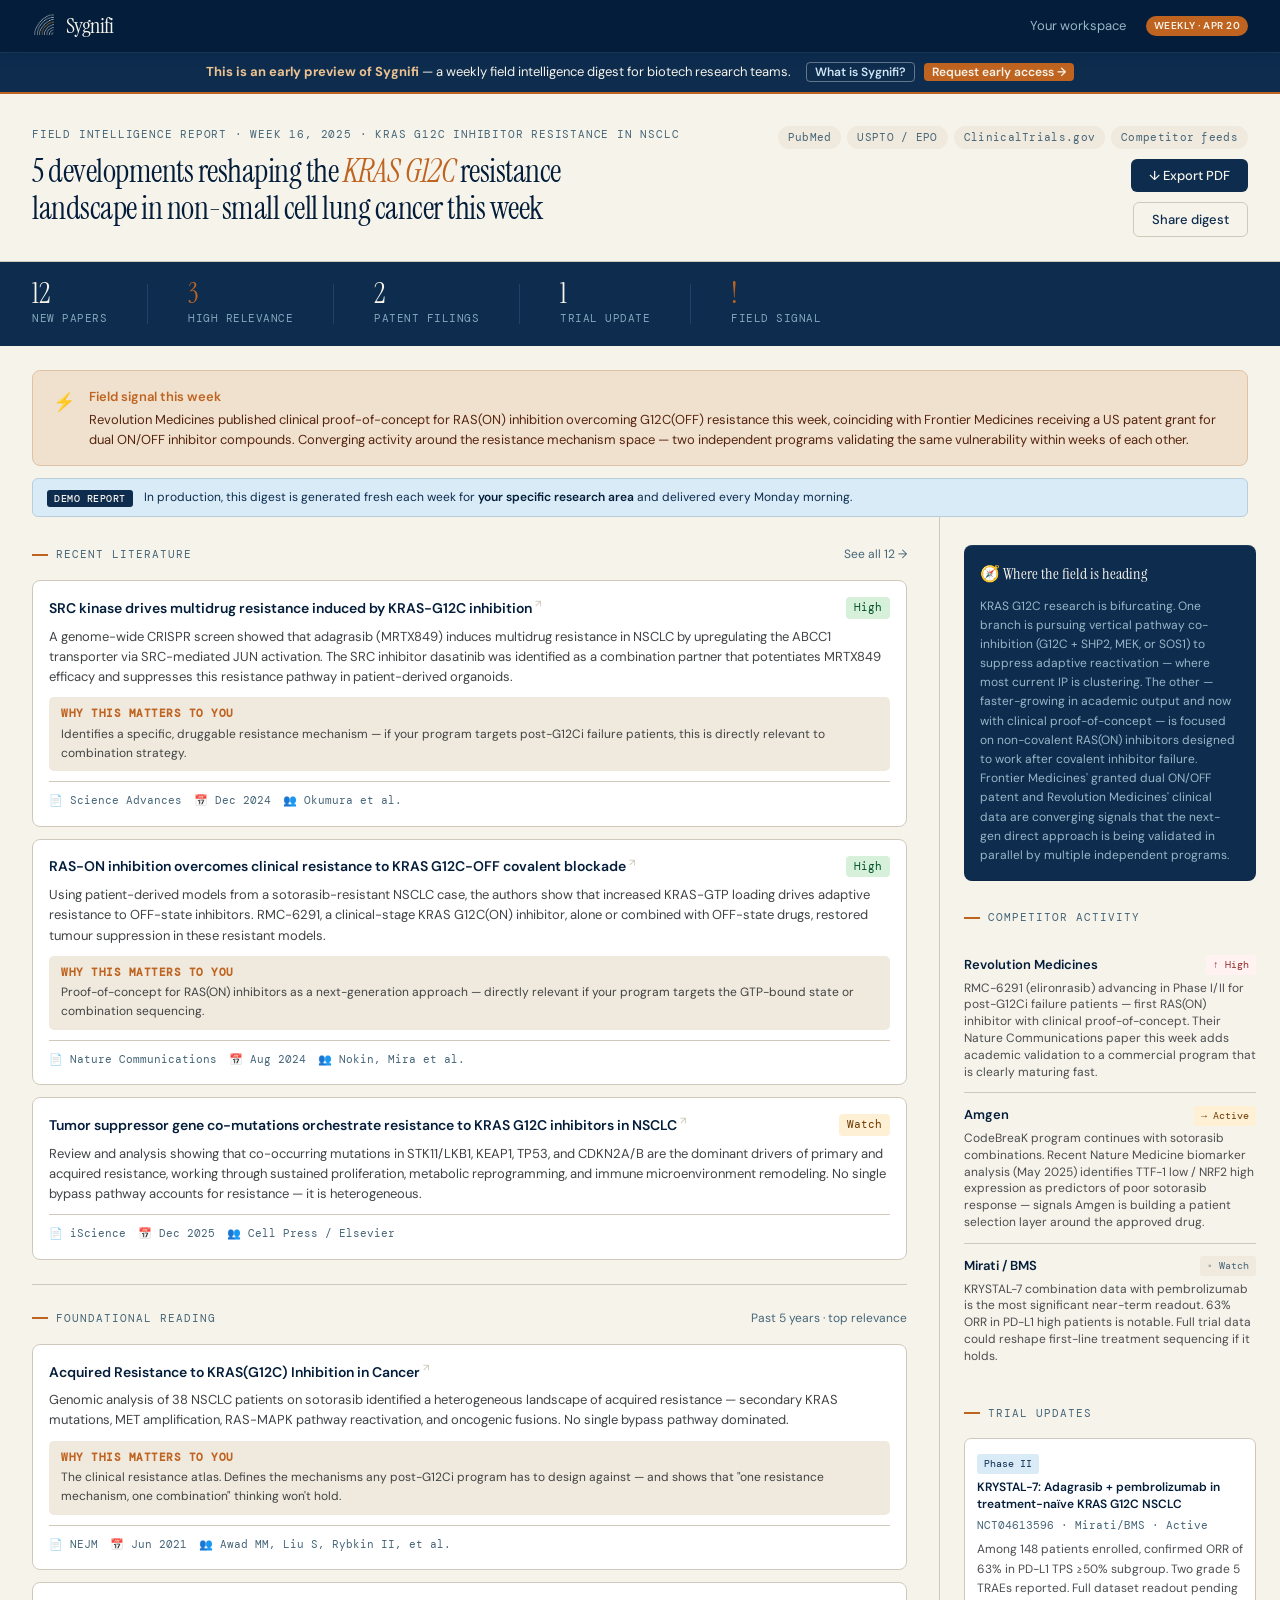
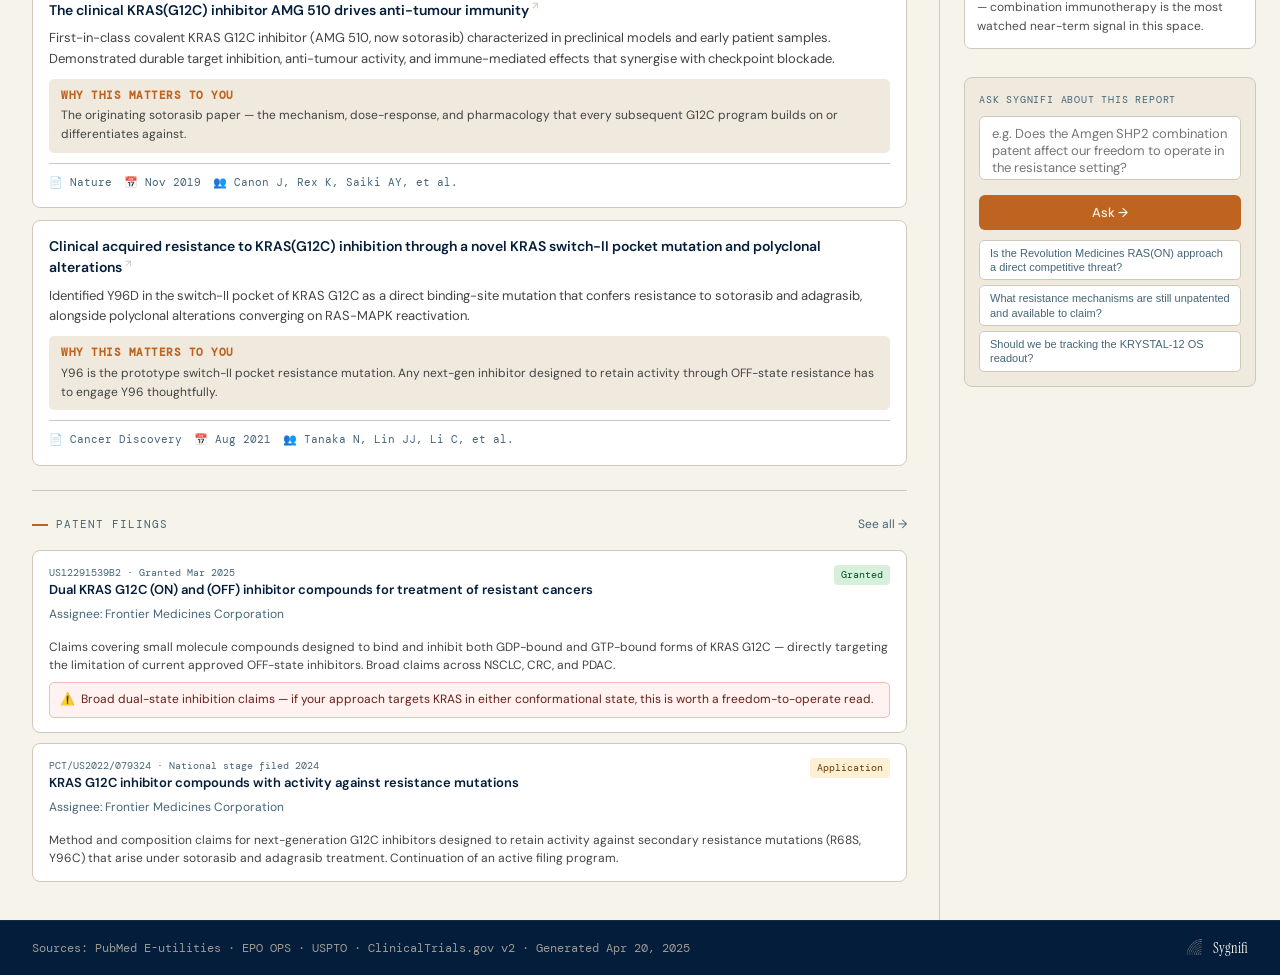
==== commit 654345be: "Add foundational papers section, clarify synthesized data, fix paper links Six pieces of feedback fr" ====
--- a/field-intelligence-mock.html
+++ b/field-intelligence-mock.html
@@ -1190,6 +1190,67 @@
     <hr class="section-divider">
 
     <div class="section-header">
+      <div class="section-title">Foundational reading</div>
+      <span class="see-all" style="cursor:default">Past 5 years · top relevance</span>
+    </div>
+
+    <div class="paper-card">
+      <div class="paper-top">
+        <div class="paper-title"><a href="https://doi.org/10.1056/NEJMoa2105281" target="_blank" rel="noopener">Acquired Resistance to KRAS(G12C) Inhibition in Cancer</a></div>
+      </div>
+      <div class="paper-summary">
+        Genomic analysis of 38 NSCLC patients on sotorasib identified a heterogeneous landscape of acquired resistance — secondary KRAS mutations, MET amplification, RAS-MAPK pathway reactivation, and oncogenic fusions. No single bypass pathway dominated.
+      </div>
+      <div class="why-matters">
+        <strong>Why this matters to you</strong>
+        The clinical resistance atlas. Defines the mechanisms any post-G12Ci program has to design against — and shows that "one resistance mechanism, one combination" thinking won't hold.
+      </div>
+      <div class="paper-footer">
+        <span>📄 NEJM</span>
+        <span>📅 Jun 2021</span>
+        <span>👥 Awad MM, Liu S, Rybkin II, et al.</span>
+      </div>
+    </div>
+
+    <div class="paper-card">
+      <div class="paper-top">
+        <div class="paper-title"><a href="https://doi.org/10.1038/s41586-019-1694-1" target="_blank" rel="noopener">The clinical KRAS(G12C) inhibitor AMG 510 drives anti-tumour immunity</a></div>
+      </div>
+      <div class="paper-summary">
+        First-in-class covalent KRAS G12C inhibitor (AMG 510, now sotorasib) characterized in preclinical models and early patient samples. Demonstrated durable target inhibition, anti-tumour activity, and immune-mediated effects that synergise with checkpoint blockade.
+      </div>
+      <div class="why-matters">
+        <strong>Why this matters to you</strong>
+        The originating sotorasib paper — the mechanism, dose-response, and pharmacology that every subsequent G12C program builds on or differentiates against.
+      </div>
+      <div class="paper-footer">
+        <span>📄 Nature</span>
+        <span>📅 Nov 2019</span>
+        <span>👥 Canon J, Rex K, Saiki AY, et al.</span>
+      </div>
+    </div>
+
+    <div class="paper-card">
+      <div class="paper-top">
+        <div class="paper-title"><a href="https://doi.org/10.1158/2159-8290.CD-21-0365" target="_blank" rel="noopener">Clinical acquired resistance to KRAS(G12C) inhibition through a novel KRAS switch-II pocket mutation and polyclonal alterations</a></div>
+      </div>
+      <div class="paper-summary">
+        Identified Y96D in the switch-II pocket of KRAS G12C as a direct binding-site mutation that confers resistance to sotorasib and adagrasib, alongside polyclonal alterations converging on RAS-MAPK reactivation.
+      </div>
+      <div class="why-matters">
+        <strong>Why this matters to you</strong>
+        Y96 is the prototype switch-II pocket resistance mutation. Any next-gen inhibitor designed to retain activity through OFF-state resistance has to engage Y96 thoughtfully.
+      </div>
+      <div class="paper-footer">
+        <span>📄 Cancer Discovery</span>
+        <span>📅 Aug 2021</span>
+        <span>👥 Tanaka N, Lin JJ, Li C, et al.</span>
+      </div>
+    </div>
+
+    <hr class="section-divider">
+
+    <div class="section-header">
       <div class="section-title">Patent Filings</div>
       <a class="see-all">See all →</a>
     </div>
